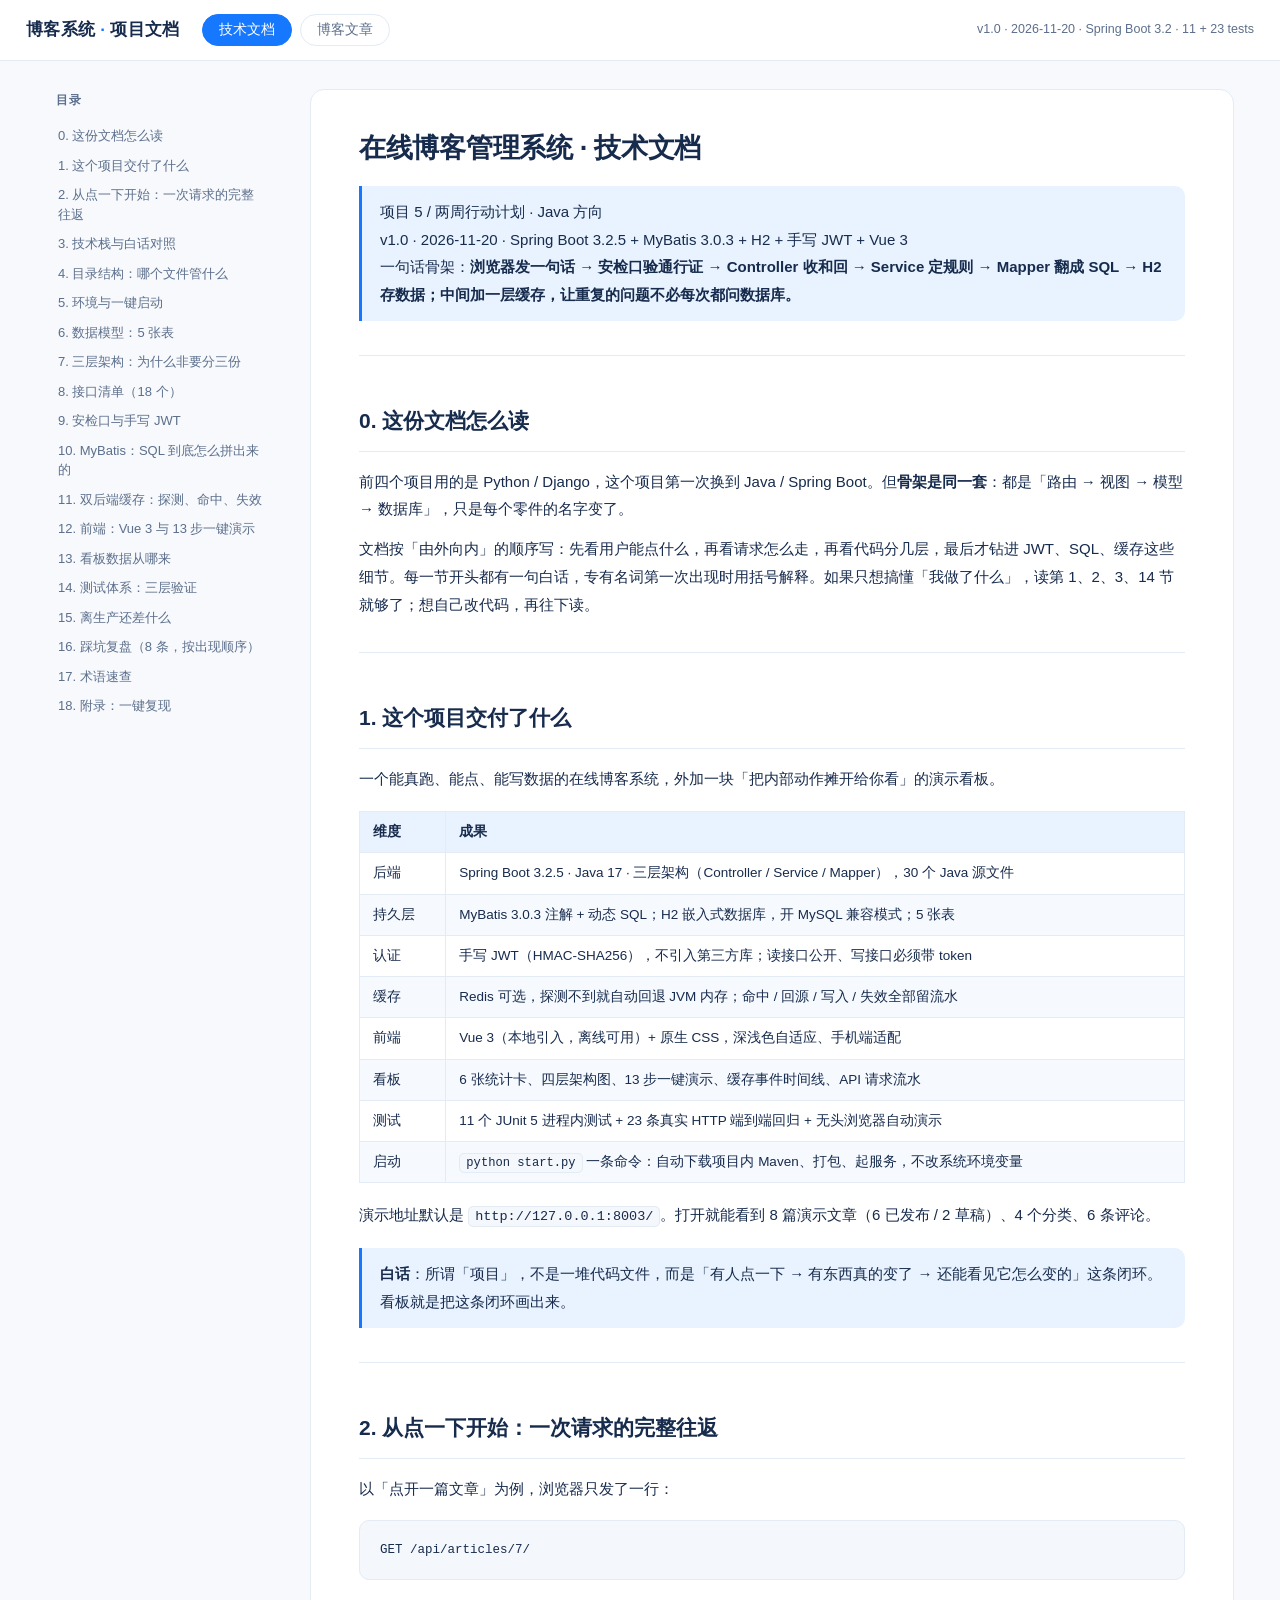
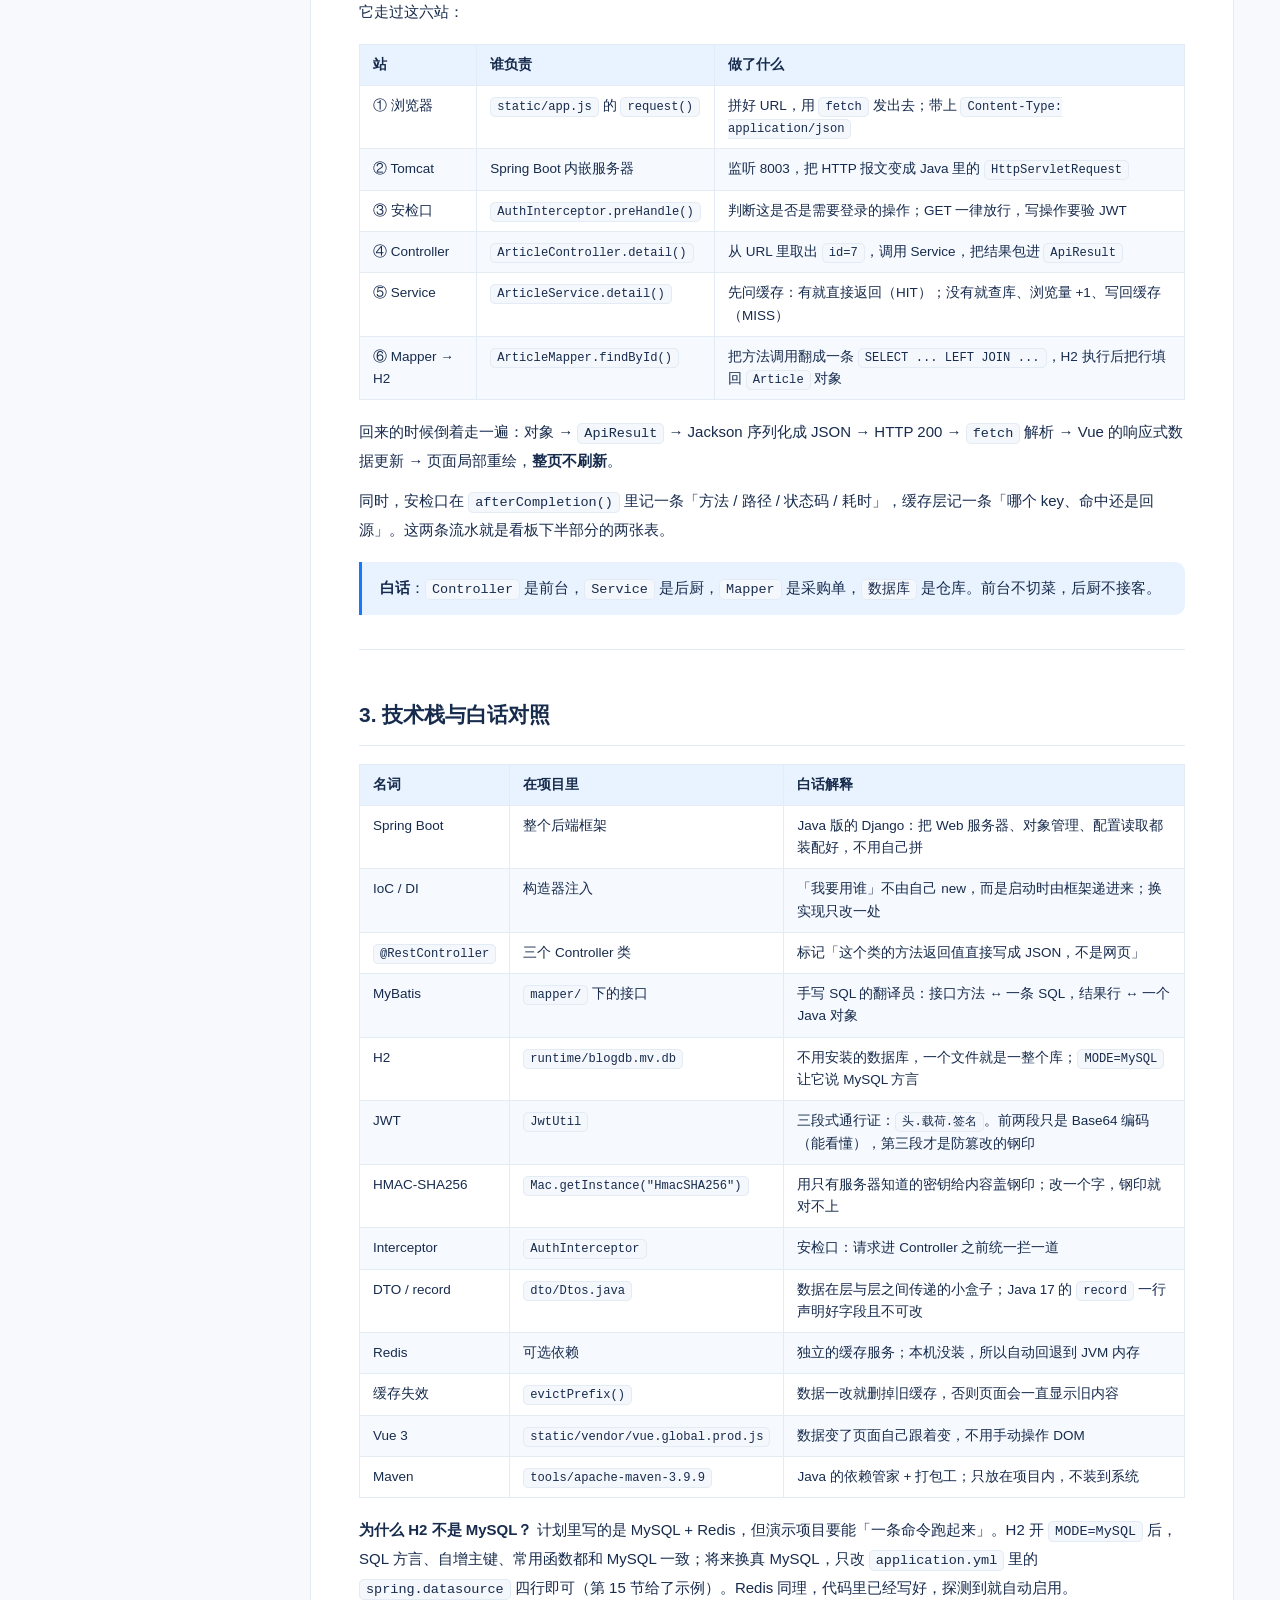
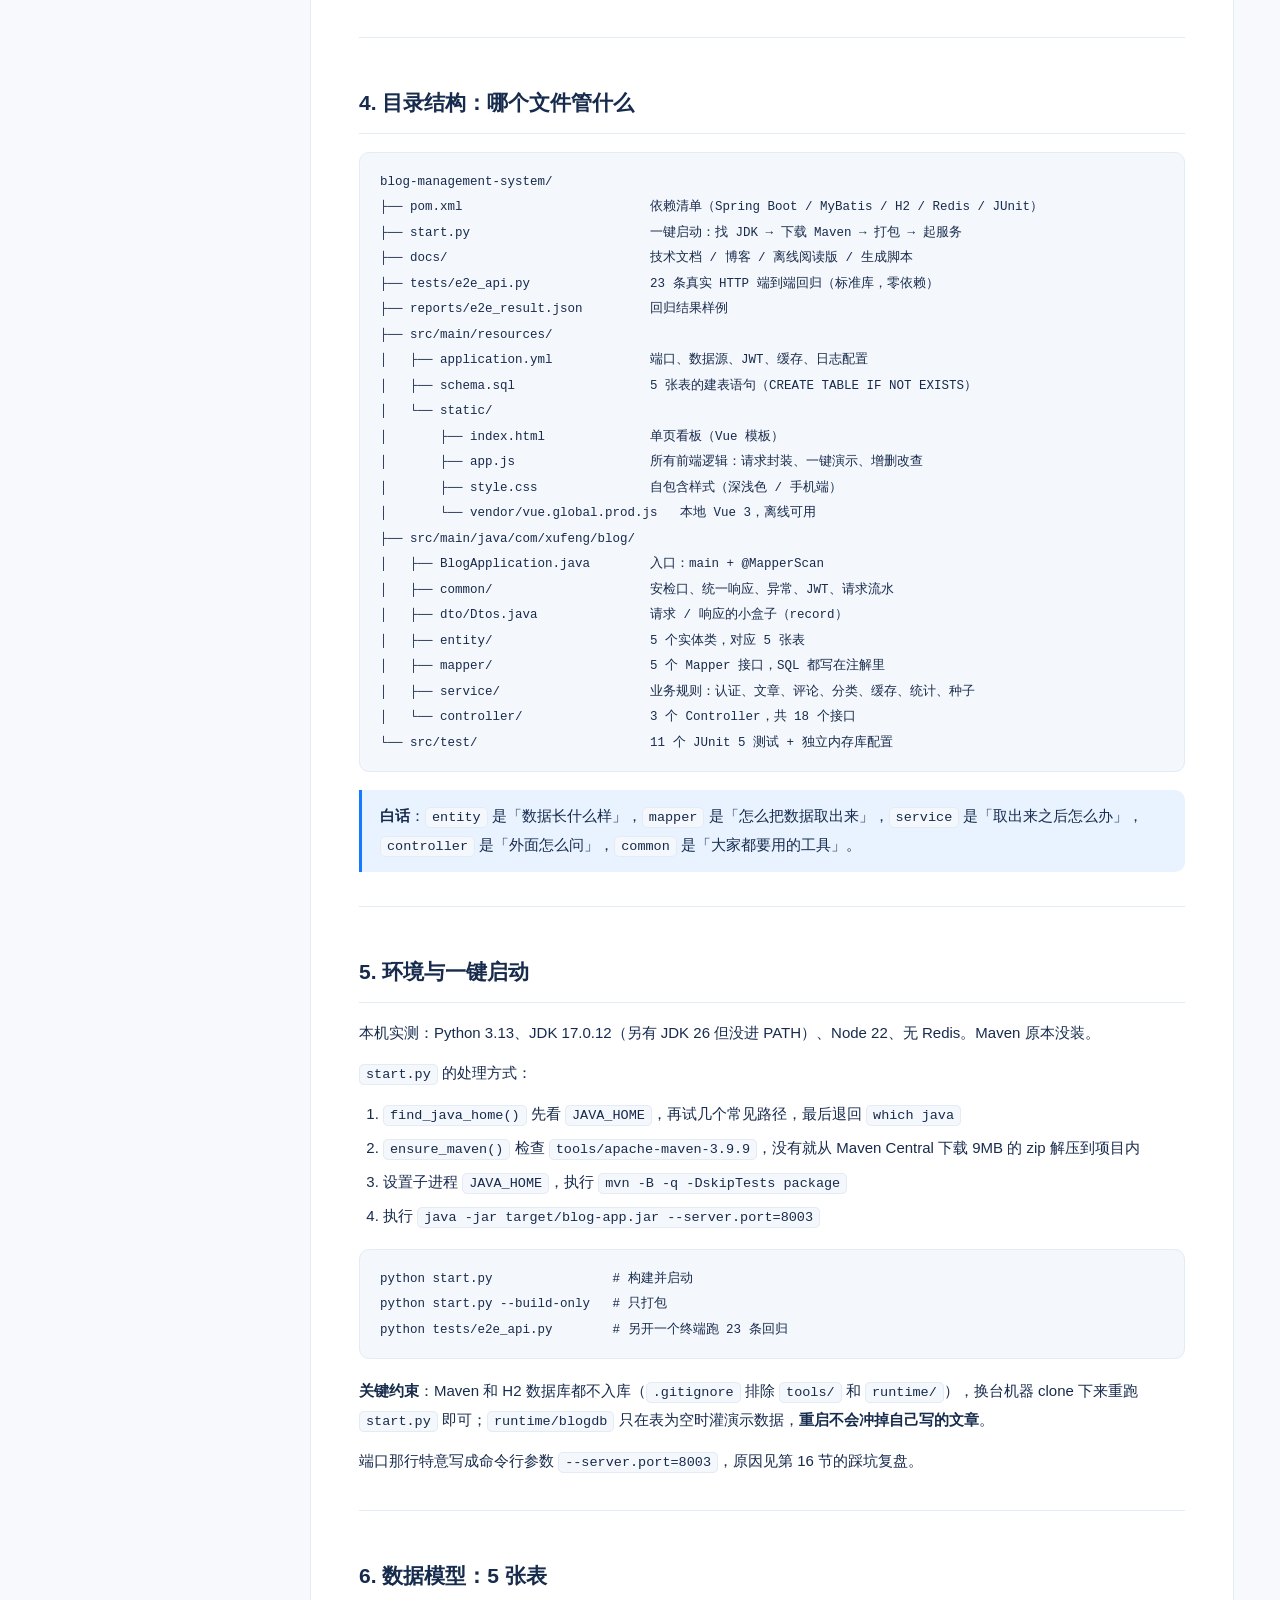
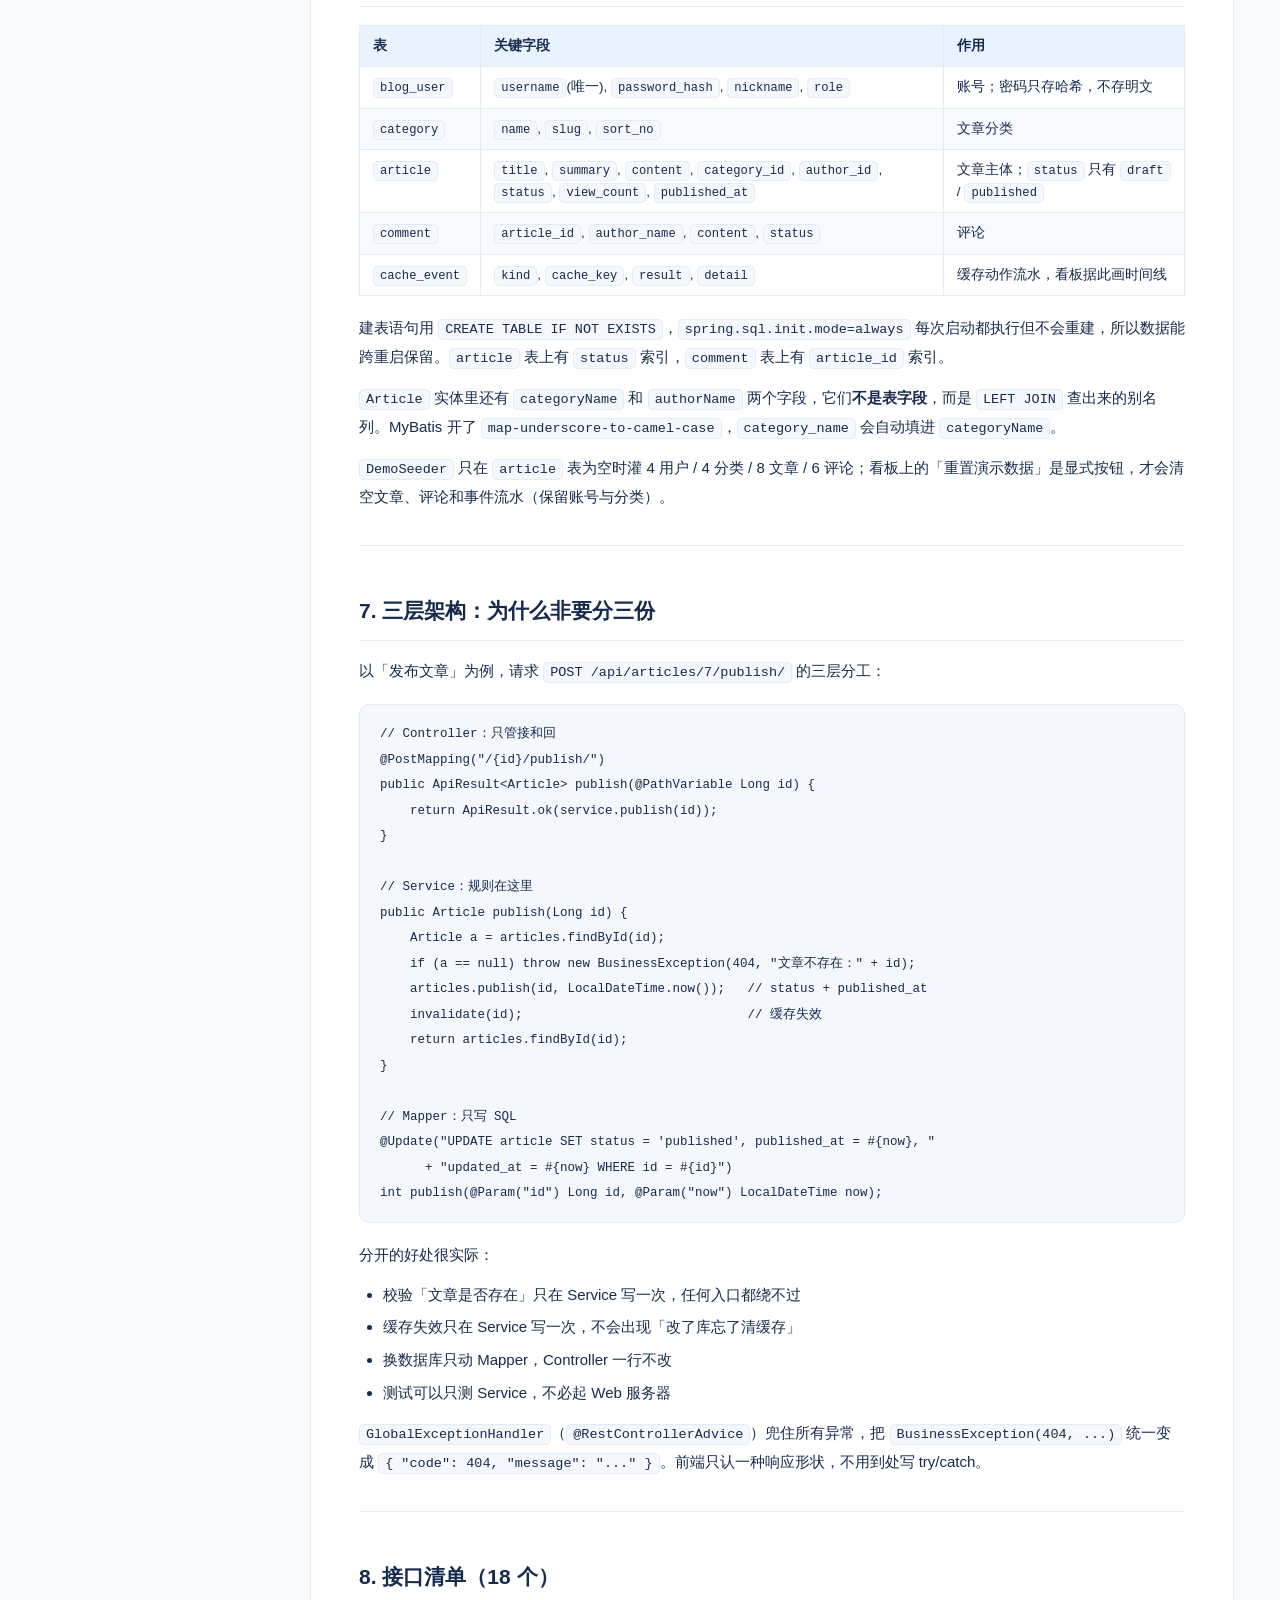
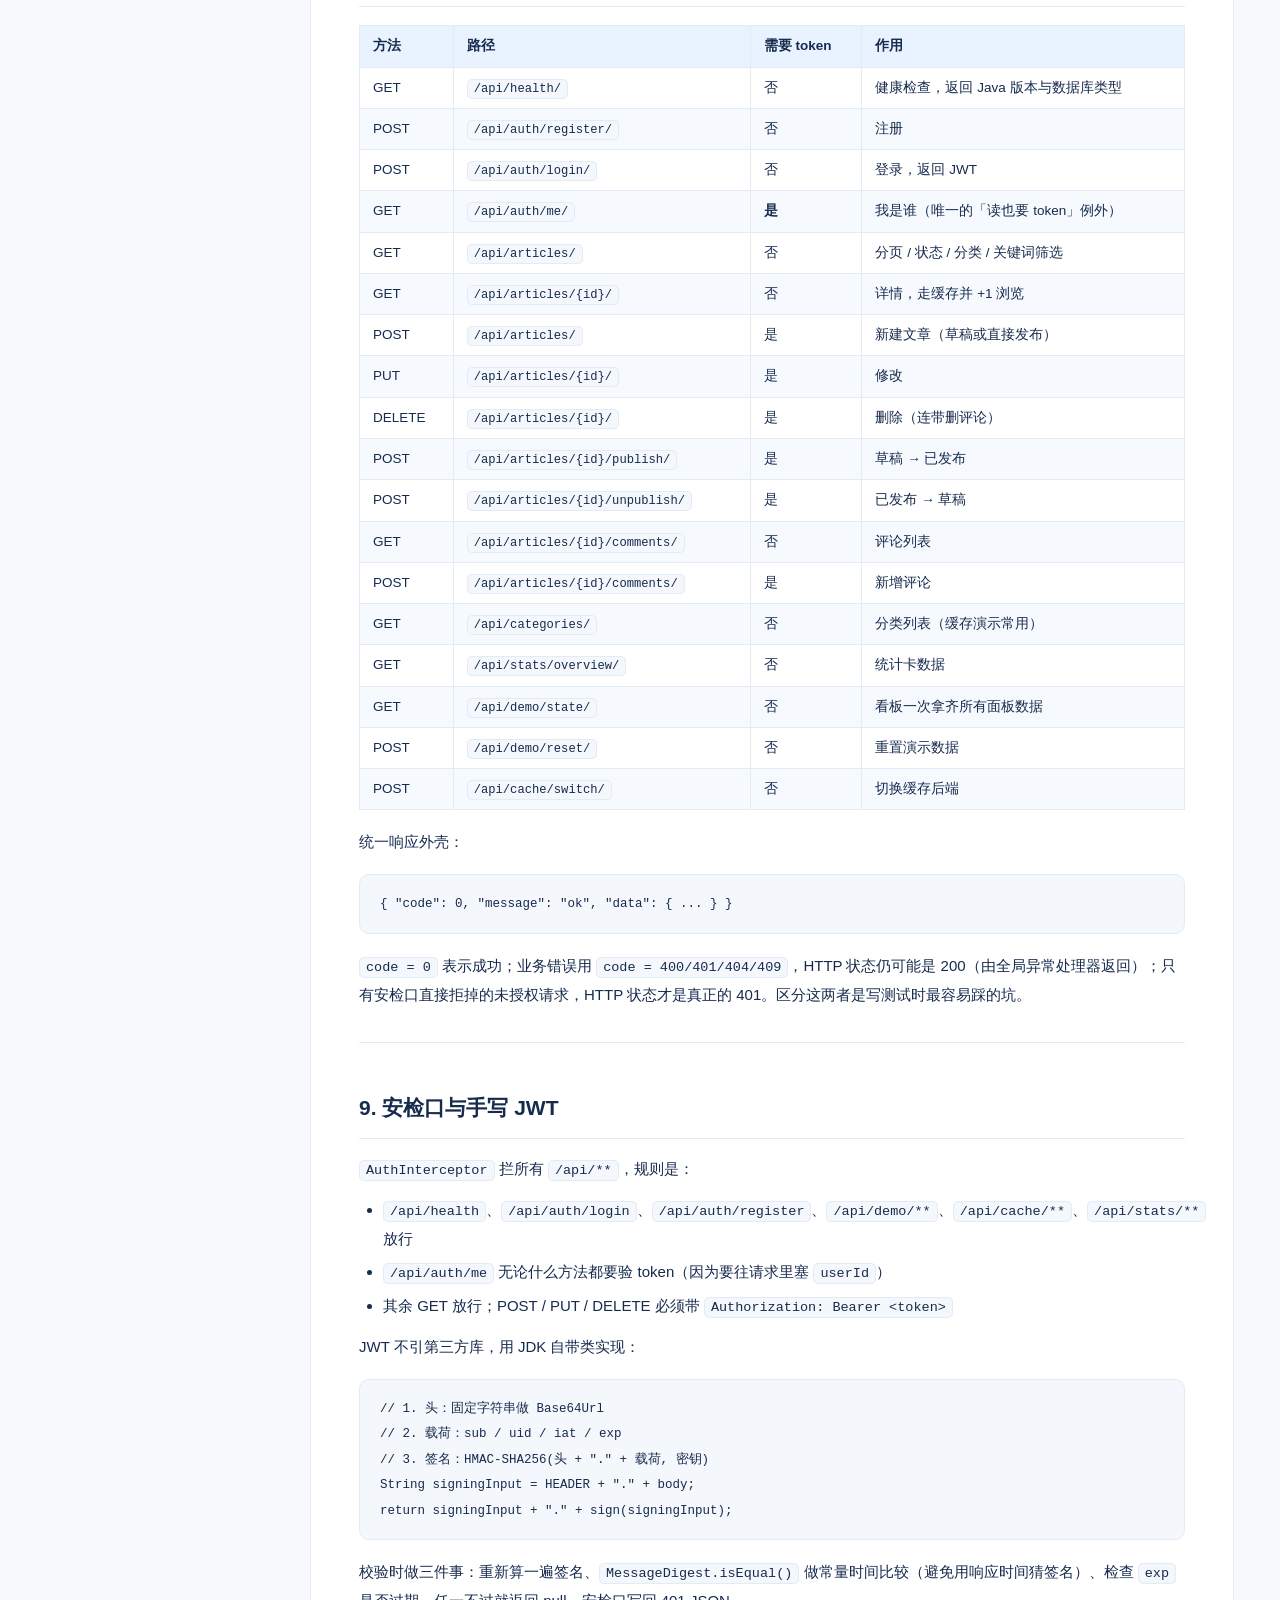
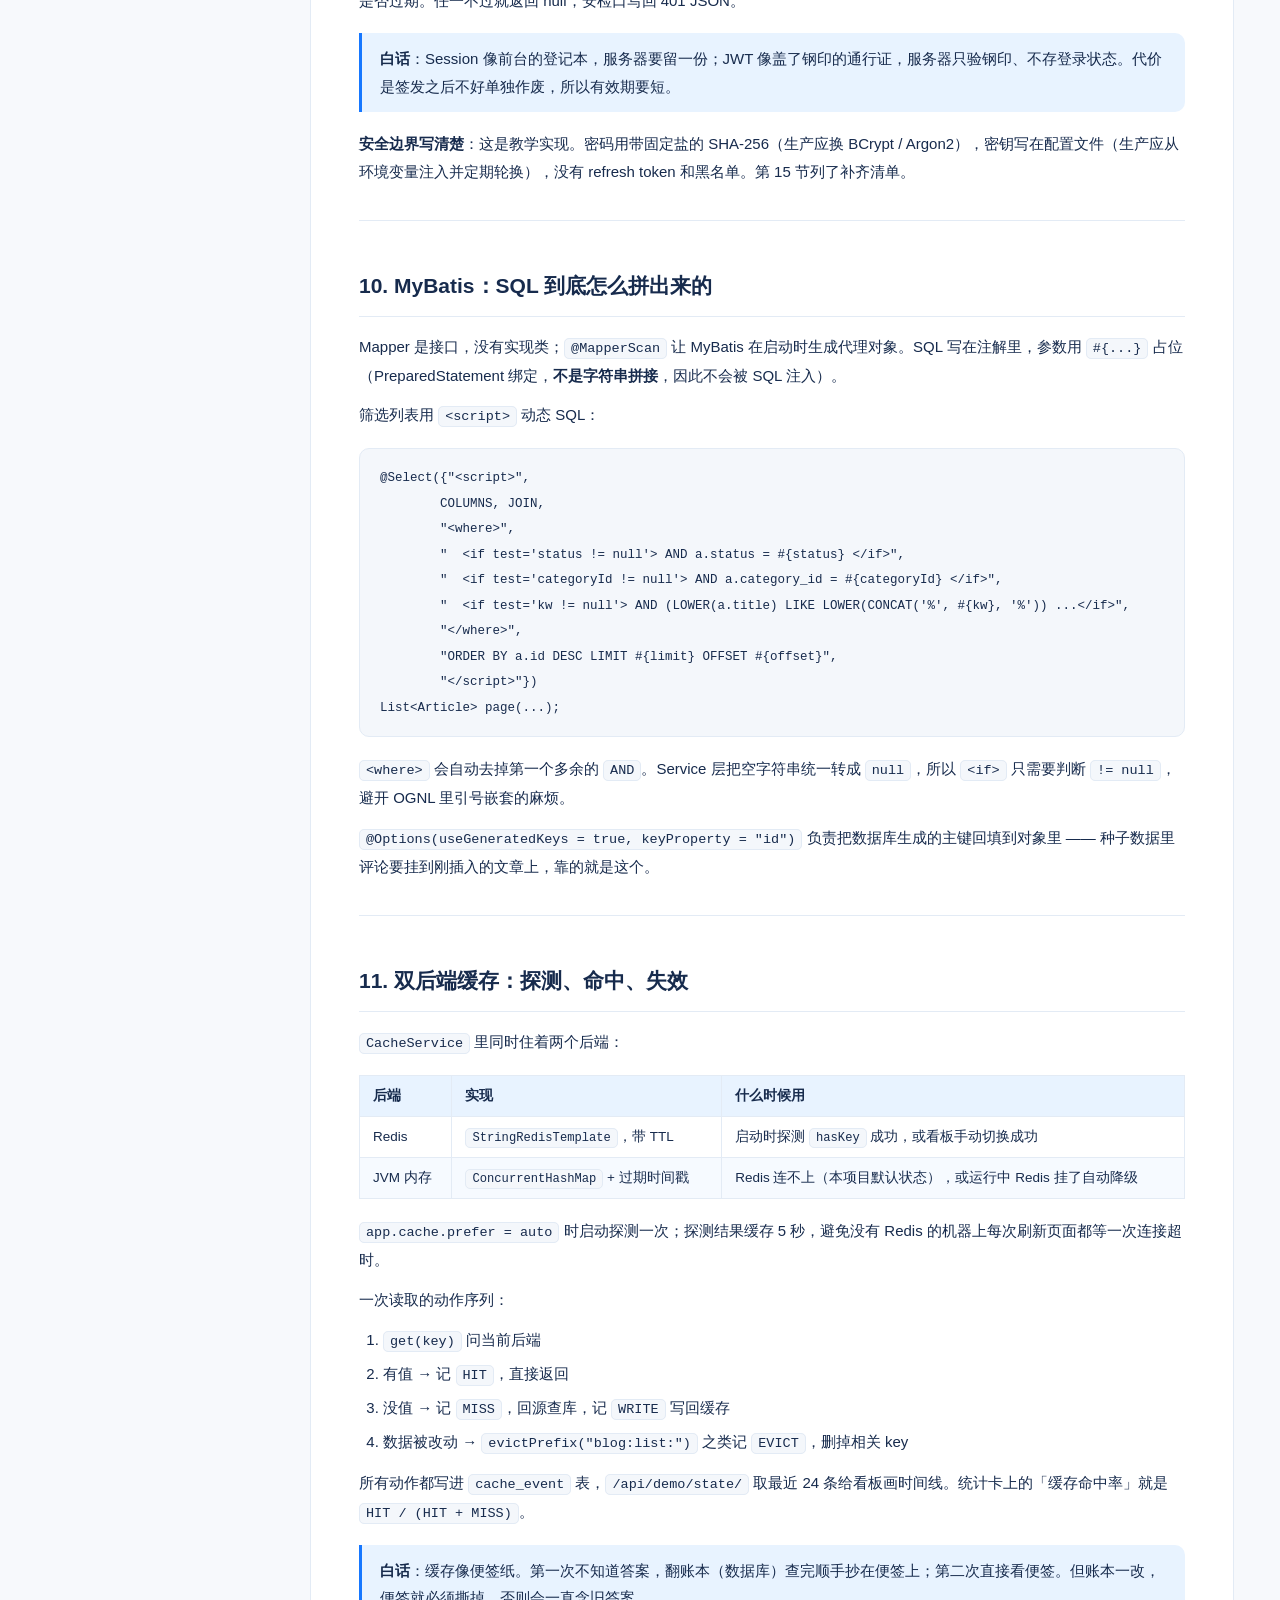
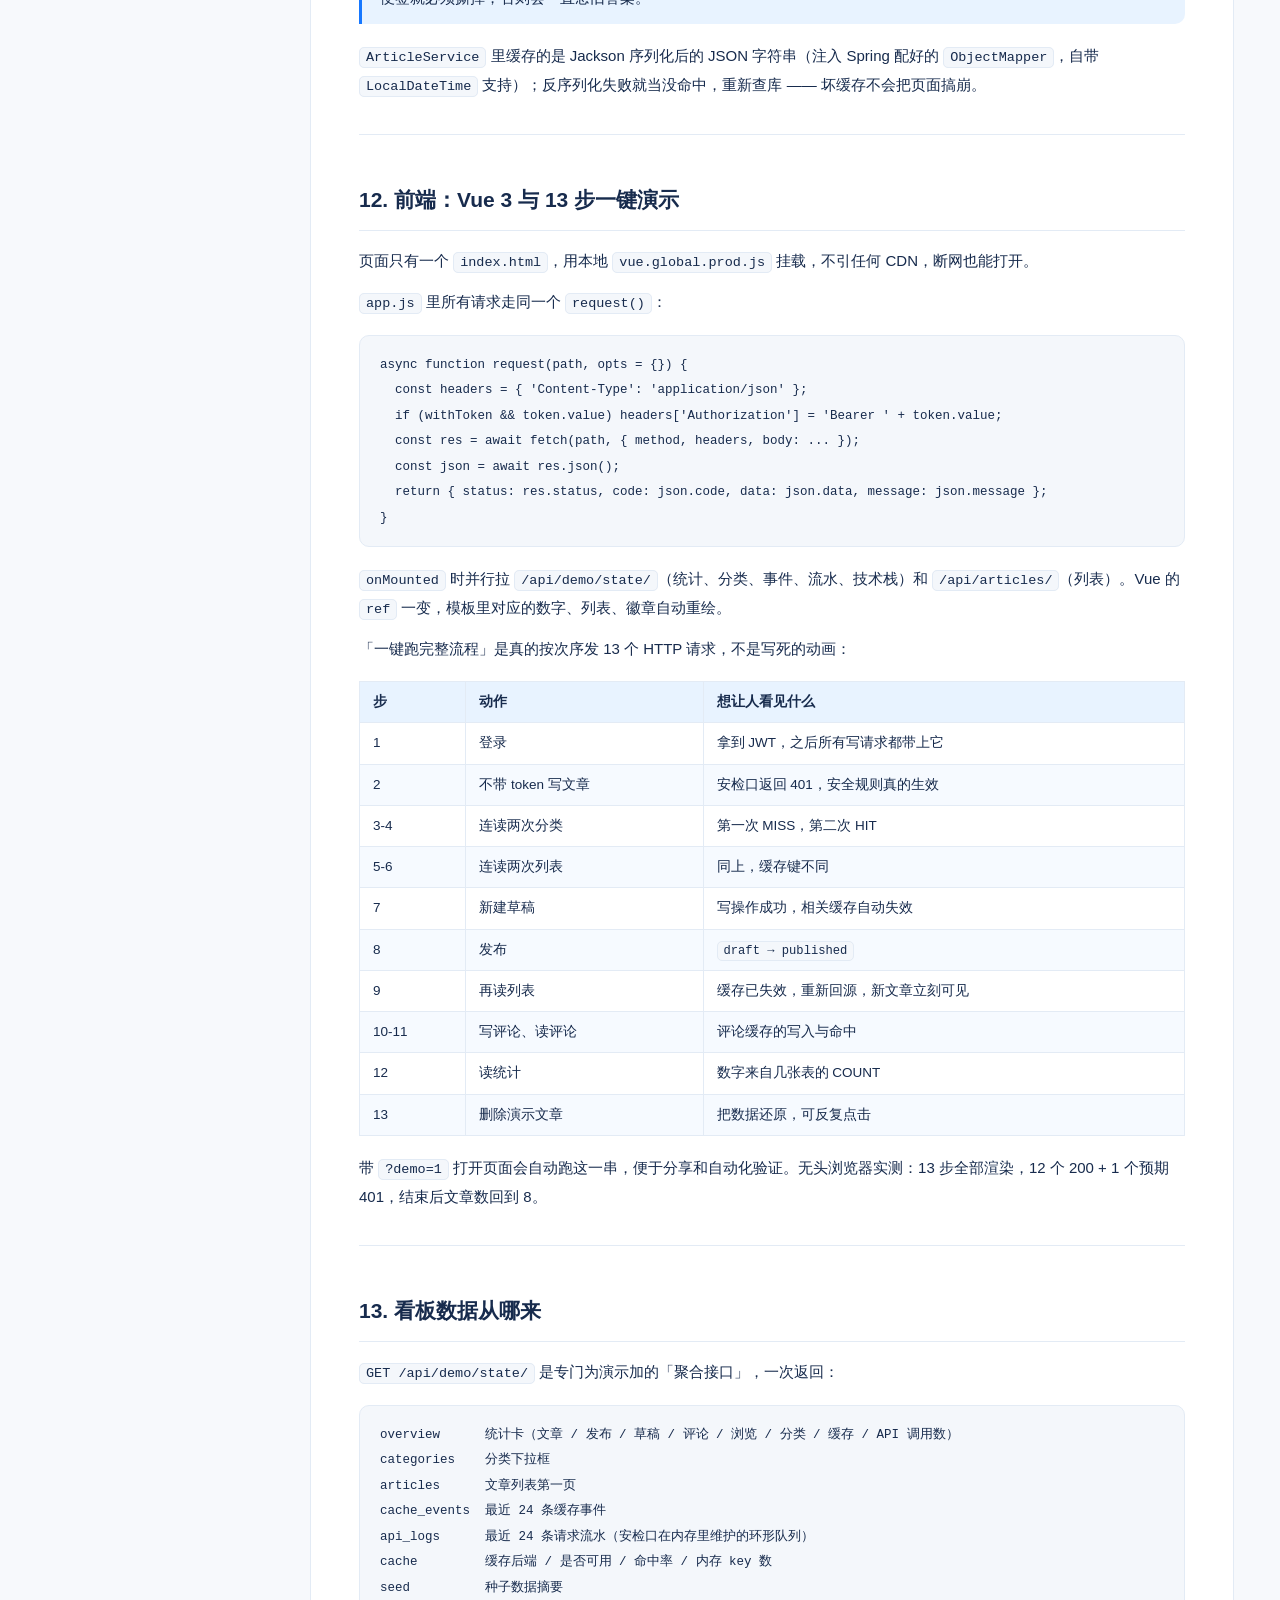
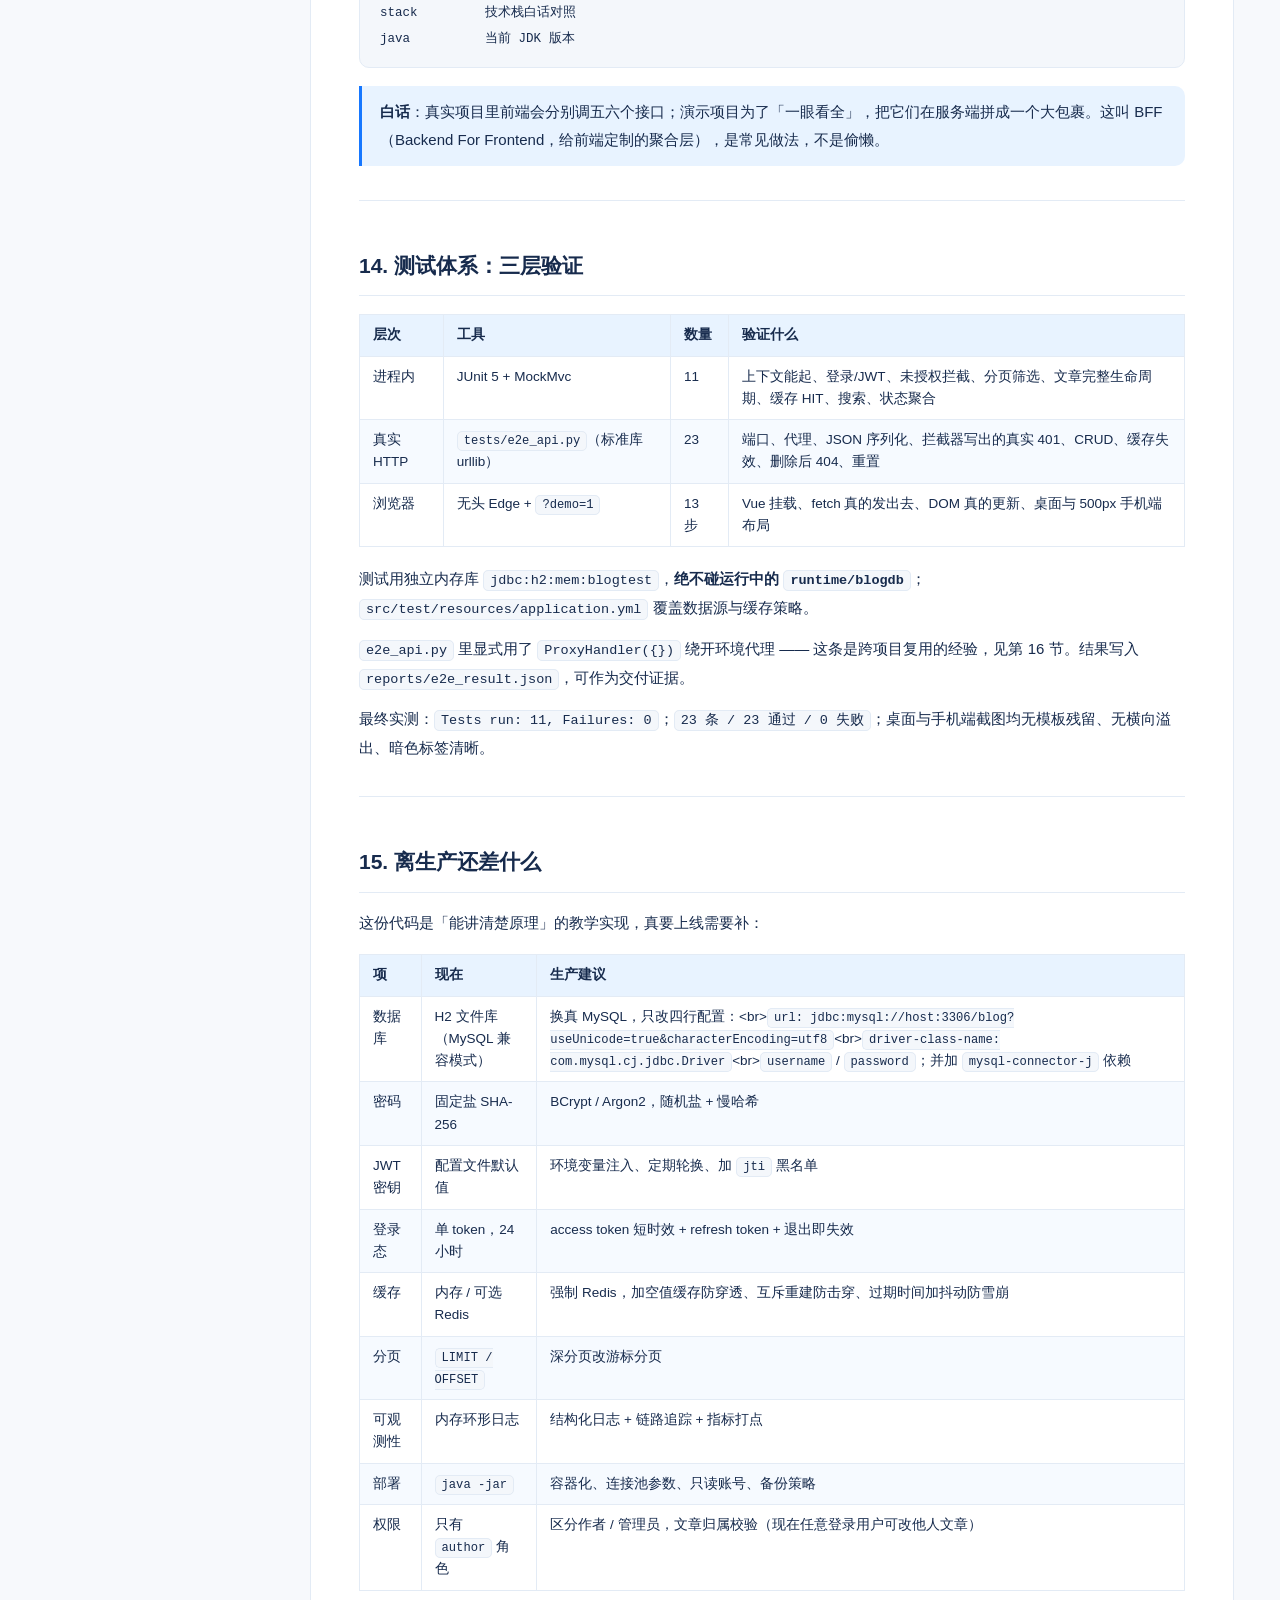
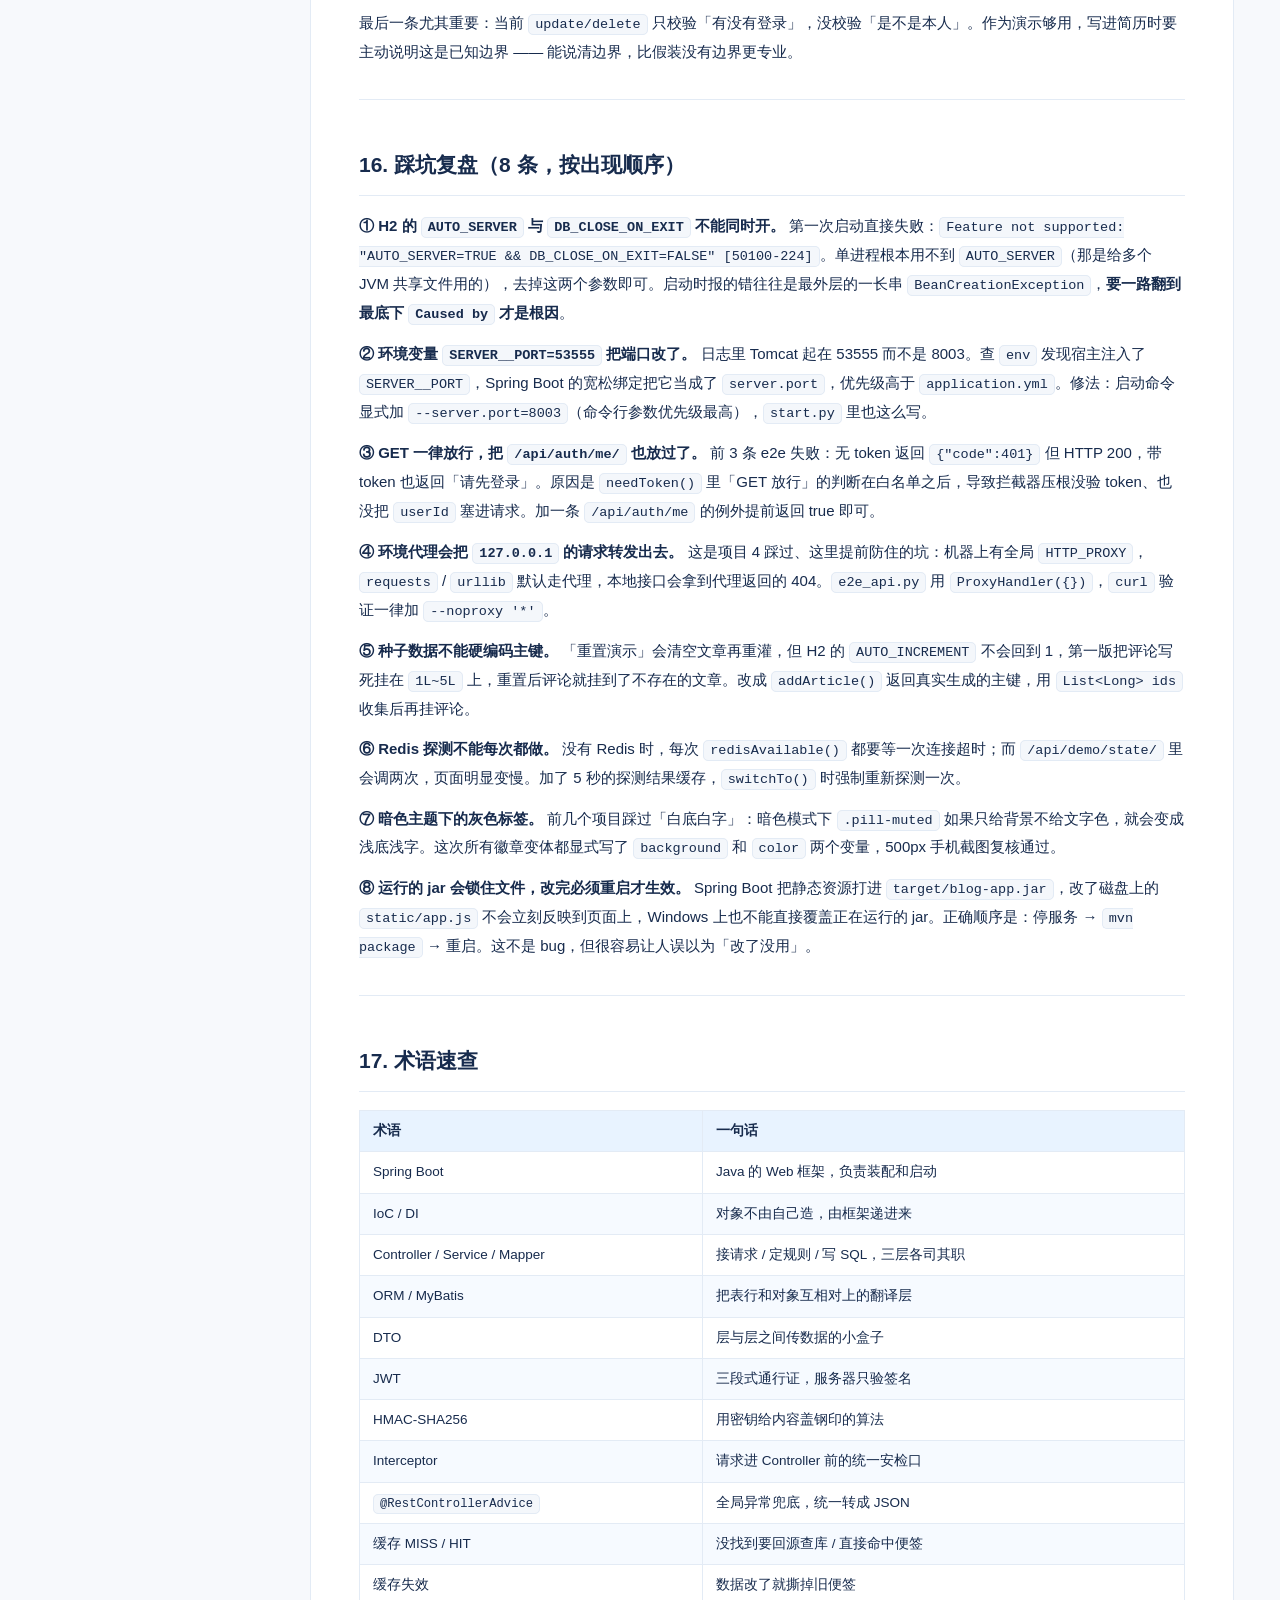
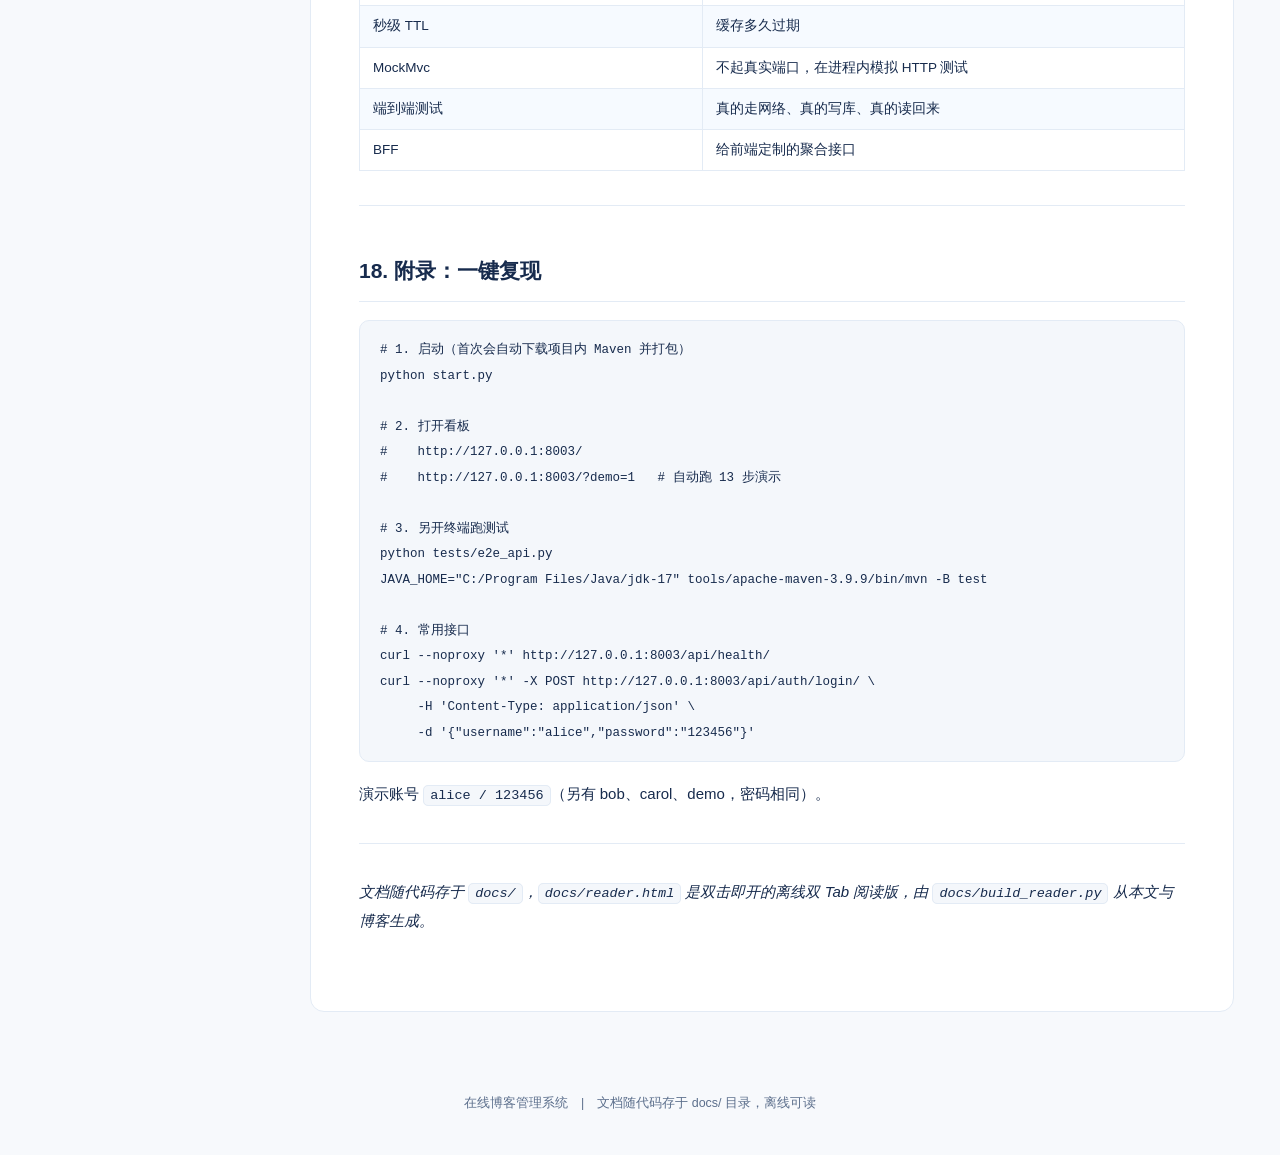
==== docs/reader.html @ 590b4b53 "feat: 在线博客管理系统完整落地——SpringBoot3.2+MyBatis+H2(MySQL兼容)+手写JWT+Vue3零构建；三层架构(Controller/Service/Mapper)与" ====
<!DOCTYPE html>
<html lang="zh-CN">
<head>
<meta charset="utf-8">
<meta name="viewport" content="width=device-width, initial-scale=1">
<title>在线博客管理系统 · 技术文档与博客</title>
<style>
  :root {
    --bg: #f7f9fc; --surface: #ffffff; --ink: #172b4d; --muted: #5c6f8c;
    --line: #e3ebf5; --brand: #1677ff; --brand-soft: #e8f3ff; --code-bg: #f4f7fb;
    --radius: 14px; --sans: -apple-system, BlinkMacSystemFont, "Segoe UI", "PingFang SC",
      "Microsoft YaHei", "Hiragino Sans GB", "Source Han Sans SC", sans-serif;
    --mono: "SFMono-Regular", Consolas, "Liberation Mono", Menlo, monospace;
  }
  @media (prefers-color-scheme: dark) {
    :root {
      --bg: #12161d; --surface: #1a2029; --ink: #e6edf6; --muted: #9fb0c6;
      --line: #2c3542; --brand: #6aa8ff; --brand-soft: #1c2c42; --code-bg: #141a22;
    }
  }
  * { box-sizing: border-box; }
  body { margin: 0; background: var(--bg); color: var(--ink); font-family: var(--sans);
    font-size: 15px; line-height: 1.85; }
  a { color: var(--brand); text-decoration: none; }
  a:hover { text-decoration: underline; }
  .topbar { position: sticky; top: 0; z-index: 20; background: var(--surface);
    border-bottom: 1px solid var(--line); padding: 14px 26px; display: flex;
    align-items: center; gap: 22px; flex-wrap: wrap; }
  .brand { font-size: 17px; font-weight: 700; letter-spacing: .3px; white-space: nowrap; }
  .brand span { color: var(--brand); }
  .tabs { display: flex; gap: 8px; }
  .tab { border: 1px solid var(--line); background: transparent; color: var(--muted);
    padding: 6px 16px; border-radius: 999px; cursor: pointer; font-size: 13.5px;
    font-family: inherit; transition: .18s ease; }
  .tab:hover { border-color: var(--brand); color: var(--brand); }
  .tab.active { background: var(--brand); border-color: var(--brand); color: #fff; }
  .meta { margin-left: auto; color: var(--muted); font-size: 12.5px; white-space: nowrap; }
  .layout { display: flex; gap: 28px; max-width: 1240px; margin: 0 auto; padding: 28px 26px 80px; }
  .toc { width: 236px; flex: none; position: sticky; top: 78px; align-self: flex-start;
    max-height: calc(100vh - 110px); overflow-y: auto; padding-right: 8px; }
  .toc-title { font-size: 12px; color: var(--muted); letter-spacing: 1.2px;
    text-transform: uppercase; margin: 0 0 10px 10px; font-weight: 700; }
  .toc-link { display: block; padding: 5px 10px; border-radius: 8px; color: var(--muted);
    font-size: 13px; line-height: 1.5; border-left: 2px solid transparent; }
  .toc-link:hover { background: var(--brand-soft); color: var(--brand); text-decoration: none; }
  .toc-link.active { color: var(--brand); border-left-color: var(--brand);
    background: var(--brand-soft); font-weight: 600; }
  .toc-group { display: none; }
  .toc-group.active { display: block; }
  main { flex: 1; min-width: 0; background: var(--surface); border: 1px solid var(--line);
    border-radius: var(--radius); padding: 40px 48px 64px; }
  article { display: none; }
  article.active { display: block; }
  h1 { font-size: 27px; line-height: 1.4; margin: 0 0 18px; letter-spacing: -.3px; }
  h2 { font-size: 21px; margin: 46px 0 16px; padding-bottom: 10px;
    border-bottom: 1px solid var(--line); scroll-margin-top: 90px; }
  .anchor { display: block; height: 0; scroll-margin-top: 90px; }
  h3 { font-size: 17px; margin: 30px 0 12px; }
  h4 { font-size: 15px; margin: 22px 0 10px; color: var(--muted); }
  p { margin: 12px 0; }
  strong { color: var(--ink); font-weight: 700; }
  ul, ol { padding-left: 24px; margin: 12px 0; }
  li { margin: 5px 0; }
  hr { border: none; border-top: 1px solid var(--line); margin: 34px 0; }
  blockquote { margin: 18px 0; padding: 12px 18px; background: var(--brand-soft);
    border-left: 3px solid var(--brand); border-radius: 0 10px 10px 0; color: var(--ink); }
  blockquote p { margin: 0; }
  code { font-family: var(--mono); font-size: .9em; background: var(--code-bg);
    padding: 2px 6px; border-radius: 5px; border: 1px solid var(--line); }
  pre { background: var(--code-bg); border: 1px solid var(--line); border-radius: 10px;
    padding: 16px 20px; overflow-x: auto; margin: 18px 0; line-height: 1.7; }
  pre code { background: none; border: none; padding: 0; font-size: 12.5px; }
  .table-wrap { overflow-x: auto; margin: 18px 0; }
  table { border-collapse: collapse; width: 100%; font-size: 13.5px; }
  th, td { border: 1px solid var(--line); padding: 9px 13px; text-align: left;
    vertical-align: top; line-height: 1.65; }
  th { background: var(--brand-soft); font-weight: 700; white-space: nowrap; }
  tbody tr:nth-child(even) { background: rgba(22, 119, 255, .035); }
  .foot { text-align: center; color: var(--muted); font-size: 12.5px; padding: 0 26px 40px; }
  @media (max-width: 900px) {
    .layout { flex-direction: column; padding: 18px 14px 60px; gap: 14px; }
    .toc { position: static; width: 100%; max-height: 190px; border: 1px solid var(--line);
      border-radius: 10px; background: var(--surface); padding: 12px; }
    main { padding: 24px 20px 44px; }
    h1 { font-size: 22px; } h2 { font-size: 19px; }
    .meta { display: none; }
  }
</style>
</head>
<body>
<div class="topbar">
  <div class="brand">博客系统 <span>·</span> 项目文档</div>
  <div class="tabs">
    <button class="tab active" data-doc="tech">技术文档</button>
    <button class="tab" data-doc="blog">博客文章</button>
  </div>
  <div class="meta">v1.0 · 2026-11-20 · Spring Boot 3.2 · 11 + 23 tests</div>
</div>
<div class="layout">
  <aside class="toc">
    <div class="toc-title">目录</div>
    <div class="toc-group active" data-group="tech"><a class="toc-link" href="#sec-1" data-target="sec-1">0. 这份文档怎么读</a>
<a class="toc-link" href="#sec-2" data-target="sec-2">1. 这个项目交付了什么</a>
<a class="toc-link" href="#sec-3" data-target="sec-3">2. 从点一下开始：一次请求的完整往返</a>
<a class="toc-link" href="#sec-4" data-target="sec-4">3. 技术栈与白话对照</a>
<a class="toc-link" href="#sec-5" data-target="sec-5">4. 目录结构：哪个文件管什么</a>
<a class="toc-link" href="#sec-6" data-target="sec-6">5. 环境与一键启动</a>
<a class="toc-link" href="#sec-7" data-target="sec-7">6. 数据模型：5 张表</a>
<a class="toc-link" href="#sec-8" data-target="sec-8">7. 三层架构：为什么非要分三份</a>
<a class="toc-link" href="#sec-9" data-target="sec-9">8. 接口清单（18 个）</a>
<a class="toc-link" href="#sec-10" data-target="sec-10">9. 安检口与手写 JWT</a>
<a class="toc-link" href="#sec-11" data-target="sec-11">10. MyBatis：SQL 到底怎么拼出来的</a>
<a class="toc-link" href="#sec-12" data-target="sec-12">11. 双后端缓存：探测、命中、失效</a>
<a class="toc-link" href="#sec-13" data-target="sec-13">12. 前端：Vue 3 与 13 步一键演示</a>
<a class="toc-link" href="#sec-14" data-target="sec-14">13. 看板数据从哪来</a>
<a class="toc-link" href="#sec-15" data-target="sec-15">14. 测试体系：三层验证</a>
<a class="toc-link" href="#sec-16" data-target="sec-16">15. 离生产还差什么</a>
<a class="toc-link" href="#sec-17" data-target="sec-17">16. 踩坑复盘（8 条，按出现顺序）</a>
<a class="toc-link" href="#sec-18" data-target="sec-18">17. 术语速查</a>
<a class="toc-link" href="#sec-19" data-target="sec-19">18. 附录：一键复现</a></div>
    <div class="toc-group" data-group="blog"><a class="toc-link" href="#sec-1" data-target="sec-1">一、第一关居然是「跑起来」</a>
<a class="toc-link" href="#sec-2" data-target="sec-2">二、把 Django 的零件换成 Java 的名字</a>
<a class="toc-link" href="#sec-3" data-target="sec-3">三、JWT：手搓一遍才真的懂</a>
<a class="toc-link" href="#sec-4" data-target="sec-4">四、缓存不是一个 Map 那么简单</a>
<a class="toc-link" href="#sec-5" data-target="sec-5">五、把内部动作摊开给人看</a>
<a class="toc-link" href="#sec-6" data-target="sec-6">六、三层测试，各管一段</a>
<a class="toc-link" href="#sec-7" data-target="sec-7">七、写在最后</a></div>
  </aside>
  <main>
    <article id="doc-tech" class="active"><h1>在线博客管理系统 · 技术文档</h1>
<blockquote>项目 5 / 两周行动计划 · Java 方向<br>v1.0 · 2026-11-20 · Spring Boot 3.2.5 + MyBatis 3.0.3 + H2 + 手写 JWT + Vue 3<br>一句话骨架：<strong>浏览器发一句话 → 安检口验通行证 → Controller 收和回 → Service 定规则 → Mapper 翻成 SQL → H2 存数据；中间加一层缓存，让重复的问题不必每次都问数据库。</strong></blockquote>
<hr>
<span class="anchor" id="0-这份文档怎么读"></span>
<h2 id="sec-1">0. 这份文档怎么读</h2>
<p>前四个项目用的是 Python / Django，这个项目第一次换到 Java / Spring Boot。但<strong>骨架是同一套</strong>：都是「路由 → 视图 → 模型 → 数据库」，只是每个零件的名字变了。</p>
<p>文档按「由外向内」的顺序写：先看用户能点什么，再看请求怎么走，再看代码分几层，最后才钻进 JWT、SQL、缓存这些细节。每一节开头都有一句白话，专有名词第一次出现时用括号解释。如果只想搞懂「我做了什么」，读第 1、2、3、14 节就够了；想自己改代码，再往下读。</p>
<hr>
<span class="anchor" id="1-这个项目交付了什么"></span>
<h2 id="sec-2">1. 这个项目交付了什么</h2>
<p>一个能真跑、能点、能写数据的在线博客系统，外加一块「把内部动作摊开给你看」的演示看板。</p>
<div class="table-wrap"><table><thead><tr><th>维度</th><th>成果</th></tr></thead><tbody><tr><td>后端</td><td>Spring Boot 3.2.5 · Java 17 · 三层架构（Controller / Service / Mapper），30 个 Java 源文件</td></tr><tr><td>持久层</td><td>MyBatis 3.0.3 注解 + 动态 SQL；H2 嵌入式数据库，开 MySQL 兼容模式；5 张表</td></tr><tr><td>认证</td><td>手写 JWT（HMAC-SHA256），不引入第三方库；读接口公开、写接口必须带 token</td></tr><tr><td>缓存</td><td>Redis 可选，探测不到就自动回退 JVM 内存；命中 / 回源 / 写入 / 失效全部留流水</td></tr><tr><td>前端</td><td>Vue 3（本地引入，离线可用）+ 原生 CSS，深浅色自适应、手机端适配</td></tr><tr><td>看板</td><td>6 张统计卡、四层架构图、13 步一键演示、缓存事件时间线、API 请求流水</td></tr><tr><td>测试</td><td>11 个 JUnit 5 进程内测试 + 23 条真实 HTTP 端到端回归 + 无头浏览器自动演示</td></tr><tr><td>启动</td><td><code>python start.py</code> 一条命令：自动下载项目内 Maven、打包、起服务，不改系统环境变量</td></tr></tbody></table></div>
<p>演示地址默认是 <code>http://127.0.0.1:8003/</code>。打开就能看到 8 篇演示文章（6 已发布 / 2 草稿）、4 个分类、6 条评论。</p>
<blockquote><strong>白话</strong>：所谓「项目」，不是一堆代码文件，而是「有人点一下 → 有东西真的变了 → 还能看见它怎么变的」这条闭环。看板就是把这条闭环画出来。</blockquote>
<hr>
<span class="anchor" id="2-从点一下开始一次请求的完整往返"></span>
<h2 id="sec-3">2. 从点一下开始：一次请求的完整往返</h2>
<p>以「点开一篇文章」为例，浏览器只发了一行：</p>
<pre><code>GET /api/articles/7/</code></pre>
<p>它走过这六站：</p>
<div class="table-wrap"><table><thead><tr><th>站</th><th>谁负责</th><th>做了什么</th></tr></thead><tbody><tr><td>① 浏览器</td><td><code>static/app.js</code> 的 <code>request()</code></td><td>拼好 URL，用 <code>fetch</code> 发出去；带上 <code>Content-Type: application/json</code></td></tr><tr><td>② Tomcat</td><td>Spring Boot 内嵌服务器</td><td>监听 8003，把 HTTP 报文变成 Java 里的 <code>HttpServletRequest</code></td></tr><tr><td>③ 安检口</td><td><code>AuthInterceptor.preHandle()</code></td><td>判断这是否是需要登录的操作；GET 一律放行，写操作要验 JWT</td></tr><tr><td>④ Controller</td><td><code>ArticleController.detail()</code></td><td>从 URL 里取出 <code>id=7</code>，调用 Service，把结果包进 <code>ApiResult</code></td></tr><tr><td>⑤ Service</td><td><code>ArticleService.detail()</code></td><td>先问缓存：有就直接返回（HIT）；没有就查库、浏览量 +1、写回缓存（MISS）</td></tr><tr><td>⑥ Mapper → H2</td><td><code>ArticleMapper.findById()</code></td><td>把方法调用翻成一条 <code>SELECT ... LEFT JOIN ...</code>，H2 执行后把行填回 <code>Article</code> 对象</td></tr></tbody></table></div>
<p>回来的时候倒着走一遍：对象 → <code>ApiResult</code> → Jackson 序列化成 JSON → HTTP 200 → <code>fetch</code> 解析 → Vue 的响应式数据更新 → 页面局部重绘，<strong>整页不刷新</strong>。</p>
<p>同时，安检口在 <code>afterCompletion()</code> 里记一条「方法 / 路径 / 状态码 / 耗时」，缓存层记一条「哪个 key、命中还是回源」。这两条流水就是看板下半部分的两张表。</p>
<blockquote><strong>白话</strong>：<code>Controller</code> 是前台，<code>Service</code> 是后厨，<code>Mapper</code> 是采购单，<code>数据库</code> 是仓库。前台不切菜，后厨不接客。</blockquote>
<hr>
<span class="anchor" id="3-技术栈与白话对照"></span>
<h2 id="sec-4">3. 技术栈与白话对照</h2>
<div class="table-wrap"><table><thead><tr><th>名词</th><th>在项目里</th><th>白话解释</th></tr></thead><tbody><tr><td>Spring Boot</td><td>整个后端框架</td><td>Java 版的 Django：把 Web 服务器、对象管理、配置读取都装配好，不用自己拼</td></tr><tr><td>IoC / DI</td><td>构造器注入</td><td>「我要用谁」不由自己 new，而是启动时由框架递进来；换实现只改一处</td></tr><tr><td><code>@RestController</code></td><td>三个 Controller 类</td><td>标记「这个类的方法返回值直接写成 JSON，不是网页」</td></tr><tr><td>MyBatis</td><td><code>mapper/</code> 下的接口</td><td>手写 SQL 的翻译员：接口方法 ↔ 一条 SQL，结果行 ↔ 一个 Java 对象</td></tr><tr><td>H2</td><td><code>runtime/blogdb.mv.db</code></td><td>不用安装的数据库，一个文件就是一整个库；<code>MODE=MySQL</code> 让它说 MySQL 方言</td></tr><tr><td>JWT</td><td><code>JwtUtil</code></td><td>三段式通行证：<code>头.载荷.签名</code>。前两段只是 Base64 编码（能看懂），第三段才是防篡改的钢印</td></tr><tr><td>HMAC-SHA256</td><td><code>Mac.getInstance("HmacSHA256")</code></td><td>用只有服务器知道的密钥给内容盖钢印；改一个字，钢印就对不上</td></tr><tr><td>Interceptor</td><td><code>AuthInterceptor</code></td><td>安检口：请求进 Controller 之前统一拦一道</td></tr><tr><td>DTO / record</td><td><code>dto/Dtos.java</code></td><td>数据在层与层之间传递的小盒子；Java 17 的 <code>record</code> 一行声明好字段且不可改</td></tr><tr><td>Redis</td><td>可选依赖</td><td>独立的缓存服务；本机没装，所以自动回退到 JVM 内存</td></tr><tr><td>缓存失效</td><td><code>evictPrefix()</code></td><td>数据一改就删掉旧缓存，否则页面会一直显示旧内容</td></tr><tr><td>Vue 3</td><td><code>static/vendor/vue.global.prod.js</code></td><td>数据变了页面自己跟着变，不用手动操作 DOM</td></tr><tr><td>Maven</td><td><code>tools/apache-maven-3.9.9</code></td><td>Java 的依赖管家 + 打包工；只放在项目内，不装到系统</td></tr></tbody></table></div>
<p><strong>为什么 H2 不是 MySQL？</strong> 计划里写的是 MySQL + Redis，但演示项目要能「一条命令跑起来」。H2 开 <code>MODE=MySQL</code> 后，SQL 方言、自增主键、常用函数都和 MySQL 一致；将来换真 MySQL，只改 <code>application.yml</code> 里的 <code>spring.datasource</code> 四行即可（第 15 节给了示例）。Redis 同理，代码里已经写好，探测到就自动启用。</p>
<hr>
<span class="anchor" id="4-目录结构哪个文件管什么"></span>
<h2 id="sec-5">4. 目录结构：哪个文件管什么</h2>
<pre><code>blog-management-system/
├── pom.xml                         依赖清单（Spring Boot / MyBatis / H2 / Redis / JUnit）
├── start.py                        一键启动：找 JDK → 下载 Maven → 打包 → 起服务
├── docs/                           技术文档 / 博客 / 离线阅读版 / 生成脚本
├── tests/e2e_api.py                23 条真实 HTTP 端到端回归（标准库，零依赖）
├── reports/e2e_result.json         回归结果样例
├── src/main/resources/
│   ├── application.yml             端口、数据源、JWT、缓存、日志配置
│   ├── schema.sql                  5 张表的建表语句（CREATE TABLE IF NOT EXISTS）
│   └── static/
│       ├── index.html              单页看板（Vue 模板）
│       ├── app.js                  所有前端逻辑：请求封装、一键演示、增删改查
│       ├── style.css               自包含样式（深浅色 / 手机端）
│       └── vendor/vue.global.prod.js   本地 Vue 3，离线可用
├── src/main/java/com/xufeng/blog/
│   ├── BlogApplication.java        入口：main + @MapperScan
│   ├── common/                     安检口、统一响应、异常、JWT、请求流水
│   ├── dto/Dtos.java               请求 / 响应的小盒子（record）
│   ├── entity/                     5 个实体类，对应 5 张表
│   ├── mapper/                     5 个 Mapper 接口，SQL 都写在注解里
│   ├── service/                    业务规则：认证、文章、评论、分类、缓存、统计、种子
│   └── controller/                 3 个 Controller，共 18 个接口
└── src/test/                       11 个 JUnit 5 测试 + 独立内存库配置</code></pre>
<blockquote><strong>白话</strong>：<code>entity</code> 是「数据长什么样」，<code>mapper</code> 是「怎么把数据取出来」，<code>service</code> 是「取出来之后怎么办」，<code>controller</code> 是「外面怎么问」，<code>common</code> 是「大家都要用的工具」。</blockquote>
<hr>
<span class="anchor" id="5-环境与一键启动"></span>
<h2 id="sec-6">5. 环境与一键启动</h2>
<p>本机实测：Python 3.13、JDK 17.0.12（另有 JDK 26 但没进 PATH）、Node 22、无 Redis。Maven 原本没装。</p>
<p><code>start.py</code> 的处理方式：</p>
<ol><li><code>find_java_home()</code> 先看 <code>JAVA_HOME</code>，再试几个常见路径，最后退回 <code>which java</code></li><li><code>ensure_maven()</code> 检查 <code>tools/apache-maven-3.9.9</code>，没有就从 Maven Central 下载 9MB 的 zip 解压到项目内</li><li>设置子进程 <code>JAVA_HOME</code>，执行 <code>mvn -B -q -DskipTests package</code></li><li>执行 <code>java -jar target/blog-app.jar --server.port=8003</code></li></ol>
<pre><code>python start.py                # 构建并启动
python start.py --build-only   # 只打包
python tests/e2e_api.py        # 另开一个终端跑 23 条回归</code></pre>
<p><strong>关键约束</strong>：Maven 和 H2 数据库都不入库（<code>.gitignore</code> 排除 <code>tools/</code> 和 <code>runtime/</code>），换台机器 clone 下来重跑 <code>start.py</code> 即可；<code>runtime/blogdb</code> 只在表为空时灌演示数据，<strong>重启不会冲掉自己写的文章</strong>。</p>
<p>端口那行特意写成命令行参数 <code>--server.port=8003</code>，原因见第 16 节的踩坑复盘。</p>
<hr>
<span class="anchor" id="6-数据模型5-张表"></span>
<h2 id="sec-7">6. 数据模型：5 张表</h2>
<div class="table-wrap"><table><thead><tr><th>表</th><th>关键字段</th><th>作用</th></tr></thead><tbody><tr><td><code>blog_user</code></td><td><code>username</code>(唯一), <code>password_hash</code>, <code>nickname</code>, <code>role</code></td><td>账号；密码只存哈希，不存明文</td></tr><tr><td><code>category</code></td><td><code>name</code>, <code>slug</code>, <code>sort_no</code></td><td>文章分类</td></tr><tr><td><code>article</code></td><td><code>title</code>, <code>summary</code>, <code>content</code>, <code>category_id</code>, <code>author_id</code>, <code>status</code>, <code>view_count</code>, <code>published_at</code></td><td>文章主体；<code>status</code> 只有 <code>draft</code> / <code>published</code></td></tr><tr><td><code>comment</code></td><td><code>article_id</code>, <code>author_name</code>, <code>content</code>, <code>status</code></td><td>评论</td></tr><tr><td><code>cache_event</code></td><td><code>kind</code>, <code>cache_key</code>, <code>result</code>, <code>detail</code></td><td>缓存动作流水，看板据此画时间线</td></tr></tbody></table></div>
<p>建表语句用 <code>CREATE TABLE IF NOT EXISTS</code>，<code>spring.sql.init.mode=always</code> 每次启动都执行但不会重建，所以数据能跨重启保留。<code>article</code> 表上有 <code>status</code> 索引，<code>comment</code> 表上有 <code>article_id</code> 索引。</p>
<p><code>Article</code> 实体里还有 <code>categoryName</code> 和 <code>authorName</code> 两个字段，它们<strong>不是表字段</strong>，而是 <code>LEFT JOIN</code> 查出来的别名列。MyBatis 开了 <code>map-underscore-to-camel-case</code>，<code>category_name</code> 会自动填进 <code>categoryName</code>。</p>
<p><code>DemoSeeder</code> 只在 <code>article</code> 表为空时灌 4 用户 / 4 分类 / 8 文章 / 6 评论；看板上的「重置演示数据」是显式按钮，才会清空文章、评论和事件流水（保留账号与分类）。</p>
<hr>
<span class="anchor" id="7-三层架构为什么非要分三份"></span>
<h2 id="sec-8">7. 三层架构：为什么非要分三份</h2>
<p>以「发布文章」为例，请求 <code>POST /api/articles/7/publish/</code> 的三层分工：</p>
<pre><code>// Controller：只管接和回
@PostMapping(&quot;/{id}/publish/&quot;)
public ApiResult&lt;Article&gt; publish(@PathVariable Long id) {
    return ApiResult.ok(service.publish(id));
}

// Service：规则在这里
public Article publish(Long id) {
    Article a = articles.findById(id);
    if (a == null) throw new BusinessException(404, &quot;文章不存在：&quot; + id);
    articles.publish(id, LocalDateTime.now());   // status + published_at
    invalidate(id);                              // 缓存失效
    return articles.findById(id);
}

// Mapper：只写 SQL
@Update(&quot;UPDATE article SET status = &#x27;published&#x27;, published_at = #{now}, &quot;
      + &quot;updated_at = #{now} WHERE id = #{id}&quot;)
int publish(@Param(&quot;id&quot;) Long id, @Param(&quot;now&quot;) LocalDateTime now);</code></pre>
<p>分开的好处很实际：</p>
<ul><li>校验「文章是否存在」只在 Service 写一次，任何入口都绕不过</li><li>缓存失效只在 Service 写一次，不会出现「改了库忘了清缓存」</li><li>换数据库只动 Mapper，Controller 一行不改</li><li>测试可以只测 Service，不必起 Web 服务器</li></ul>
<p><code>GlobalExceptionHandler</code>（<code>@RestControllerAdvice</code>）兜住所有异常，把 <code>BusinessException(404, ...)</code> 统一变成 <code>{ "code": 404, "message": "..." }</code>。前端只认一种响应形状，不用到处写 try/catch。</p>
<hr>
<span class="anchor" id="8-接口清单18-个"></span>
<h2 id="sec-9">8. 接口清单（18 个）</h2>
<div class="table-wrap"><table><thead><tr><th>方法</th><th>路径</th><th>需要 token</th><th>作用</th></tr></thead><tbody><tr><td>GET</td><td><code>/api/health/</code></td><td>否</td><td>健康检查，返回 Java 版本与数据库类型</td></tr><tr><td>POST</td><td><code>/api/auth/register/</code></td><td>否</td><td>注册</td></tr><tr><td>POST</td><td><code>/api/auth/login/</code></td><td>否</td><td>登录，返回 JWT</td></tr><tr><td>GET</td><td><code>/api/auth/me/</code></td><td><strong>是</strong></td><td>我是谁（唯一的「读也要 token」例外）</td></tr><tr><td>GET</td><td><code>/api/articles/</code></td><td>否</td><td>分页 / 状态 / 分类 / 关键词筛选</td></tr><tr><td>GET</td><td><code>/api/articles/{id}/</code></td><td>否</td><td>详情，走缓存并 +1 浏览</td></tr><tr><td>POST</td><td><code>/api/articles/</code></td><td>是</td><td>新建文章（草稿或直接发布）</td></tr><tr><td>PUT</td><td><code>/api/articles/{id}/</code></td><td>是</td><td>修改</td></tr><tr><td>DELETE</td><td><code>/api/articles/{id}/</code></td><td>是</td><td>删除（连带删评论）</td></tr><tr><td>POST</td><td><code>/api/articles/{id}/publish/</code></td><td>是</td><td>草稿 → 已发布</td></tr><tr><td>POST</td><td><code>/api/articles/{id}/unpublish/</code></td><td>是</td><td>已发布 → 草稿</td></tr><tr><td>GET</td><td><code>/api/articles/{id}/comments/</code></td><td>否</td><td>评论列表</td></tr><tr><td>POST</td><td><code>/api/articles/{id}/comments/</code></td><td>是</td><td>新增评论</td></tr><tr><td>GET</td><td><code>/api/categories/</code></td><td>否</td><td>分类列表（缓存演示常用）</td></tr><tr><td>GET</td><td><code>/api/stats/overview/</code></td><td>否</td><td>统计卡数据</td></tr><tr><td>GET</td><td><code>/api/demo/state/</code></td><td>否</td><td>看板一次拿齐所有面板数据</td></tr><tr><td>POST</td><td><code>/api/demo/reset/</code></td><td>否</td><td>重置演示数据</td></tr><tr><td>POST</td><td><code>/api/cache/switch/</code></td><td>否</td><td>切换缓存后端</td></tr></tbody></table></div>
<p>统一响应外壳：</p>
<pre><code>{ &quot;code&quot;: 0, &quot;message&quot;: &quot;ok&quot;, &quot;data&quot;: { ... } }</code></pre>
<p><code>code = 0</code> 表示成功；业务错误用 <code>code = 400/401/404/409</code>，HTTP 状态仍可能是 200（由全局异常处理器返回）；只有安检口直接拒掉的未授权请求，HTTP 状态才是真正的 401。区分这两者是写测试时最容易踩的坑。</p>
<hr>
<span class="anchor" id="9-安检口与手写-jwt"></span>
<h2 id="sec-10">9. 安检口与手写 JWT</h2>
<p><code>AuthInterceptor</code> 拦所有 <code>/api/**</code>，规则是：</p>
<ul><li><code>/api/health</code>、<code>/api/auth/login</code>、<code>/api/auth/register</code>、<code>/api/demo/**</code>、<code>/api/cache/**</code>、<code>/api/stats/**</code> 放行</li><li><code>/api/auth/me</code> 无论什么方法都要验 token（因为要往请求里塞 <code>userId</code>）</li><li>其余 GET 放行；POST / PUT / DELETE 必须带 <code>Authorization: Bearer &lt;token&gt;</code></li></ul>
<p>JWT 不引第三方库，用 JDK 自带类实现：</p>
<pre><code>// 1. 头：固定字符串做 Base64Url
// 2. 载荷：sub / uid / iat / exp
// 3. 签名：HMAC-SHA256(头 + &quot;.&quot; + 载荷, 密钥)
String signingInput = HEADER + &quot;.&quot; + body;
return signingInput + &quot;.&quot; + sign(signingInput);</code></pre>
<p>校验时做三件事：重新算一遍签名、<code>MessageDigest.isEqual()</code> 做常量时间比较（避免用响应时间猜签名）、检查 <code>exp</code> 是否过期。任一不过就返回 null，安检口写回 401 JSON。</p>
<blockquote><strong>白话</strong>：Session 像前台的登记本，服务器要留一份；JWT 像盖了钢印的通行证，服务器只验钢印、不存登录状态。代价是签发之后不好单独作废，所以有效期要短。</blockquote>
<p><strong>安全边界写清楚</strong>：这是教学实现。密码用带固定盐的 SHA-256（生产应换 BCrypt / Argon2），密钥写在配置文件（生产应从环境变量注入并定期轮换），没有 refresh token 和黑名单。第 15 节列了补齐清单。</p>
<hr>
<span class="anchor" id="10-mybatissql-到底怎么拼出来的"></span>
<h2 id="sec-11">10. MyBatis：SQL 到底怎么拼出来的</h2>
<p>Mapper 是接口，没有实现类；<code>@MapperScan</code> 让 MyBatis 在启动时生成代理对象。SQL 写在注解里，参数用 <code>#{...}</code> 占位（PreparedStatement 绑定，<strong>不是字符串拼接</strong>，因此不会被 SQL 注入）。</p>
<p>筛选列表用 <code>&lt;script&gt;</code> 动态 SQL：</p>
<pre><code>@Select({&quot;&lt;script&gt;&quot;,
        COLUMNS, JOIN,
        &quot;&lt;where&gt;&quot;,
        &quot;  &lt;if test=&#x27;status != null&#x27;&gt; AND a.status = #{status} &lt;/if&gt;&quot;,
        &quot;  &lt;if test=&#x27;categoryId != null&#x27;&gt; AND a.category_id = #{categoryId} &lt;/if&gt;&quot;,
        &quot;  &lt;if test=&#x27;kw != null&#x27;&gt; AND (LOWER(a.title) LIKE LOWER(CONCAT(&#x27;%&#x27;, #{kw}, &#x27;%&#x27;)) ...&lt;/if&gt;&quot;,
        &quot;&lt;/where&gt;&quot;,
        &quot;ORDER BY a.id DESC LIMIT #{limit} OFFSET #{offset}&quot;,
        &quot;&lt;/script&gt;&quot;})
List&lt;Article&gt; page(...);</code></pre>
<p><code>&lt;where&gt;</code> 会自动去掉第一个多余的 <code>AND</code>。Service 层把空字符串统一转成 <code>null</code>，所以 <code>&lt;if&gt;</code> 只需要判断 <code>!= null</code>，避开 OGNL 里引号嵌套的麻烦。</p>
<p><code>@Options(useGeneratedKeys = true, keyProperty = "id")</code> 负责把数据库生成的主键回填到对象里 —— 种子数据里评论要挂到刚插入的文章上，靠的就是这个。</p>
<hr>
<span class="anchor" id="11-双后端缓存探测命中失效"></span>
<h2 id="sec-12">11. 双后端缓存：探测、命中、失效</h2>
<p><code>CacheService</code> 里同时住着两个后端：</p>
<div class="table-wrap"><table><thead><tr><th>后端</th><th>实现</th><th>什么时候用</th></tr></thead><tbody><tr><td>Redis</td><td><code>StringRedisTemplate</code>，带 TTL</td><td>启动时探测 <code>hasKey</code> 成功，或看板手动切换成功</td></tr><tr><td>JVM 内存</td><td><code>ConcurrentHashMap</code> + 过期时间戳</td><td>Redis 连不上（本项目默认状态），或运行中 Redis 挂了自动降级</td></tr></tbody></table></div>
<p><code>app.cache.prefer = auto</code> 时启动探测一次；探测结果缓存 5 秒，避免没有 Redis 的机器上每次刷新页面都等一次连接超时。</p>
<p>一次读取的动作序列：</p>
<ol><li><code>get(key)</code> 问当前后端</li><li>有值 → 记 <code>HIT</code>，直接返回</li><li>没值 → 记 <code>MISS</code>，回源查库，记 <code>WRITE</code> 写回缓存</li><li>数据被改动 → <code>evictPrefix("blog:list:")</code> 之类记 <code>EVICT</code>，删掉相关 key</li></ol>
<p>所有动作都写进 <code>cache_event</code> 表，<code>/api/demo/state/</code> 取最近 24 条给看板画时间线。统计卡上的「缓存命中率」就是 <code>HIT / (HIT + MISS)</code>。</p>
<blockquote><strong>白话</strong>：缓存像便签纸。第一次不知道答案，翻账本（数据库）查完顺手抄在便签上；第二次直接看便签。但账本一改，便签就必须撕掉，否则会一直念旧答案。</blockquote>
<p><code>ArticleService</code> 里缓存的是 Jackson 序列化后的 JSON 字符串（注入 Spring 配好的 <code>ObjectMapper</code>，自带 <code>LocalDateTime</code> 支持）；反序列化失败就当没命中，重新查库 —— 坏缓存不会把页面搞崩。</p>
<hr>
<span class="anchor" id="12-前端vue-3-与-13-步一键演示"></span>
<h2 id="sec-13">12. 前端：Vue 3 与 13 步一键演示</h2>
<p>页面只有一个 <code>index.html</code>，用本地 <code>vue.global.prod.js</code> 挂载，不引任何 CDN，断网也能打开。</p>
<p><code>app.js</code> 里所有请求走同一个 <code>request()</code>：</p>
<pre><code>async function request(path, opts = {}) {
  const headers = { &#x27;Content-Type&#x27;: &#x27;application/json&#x27; };
  if (withToken &amp;&amp; token.value) headers[&#x27;Authorization&#x27;] = &#x27;Bearer &#x27; + token.value;
  const res = await fetch(path, { method, headers, body: ... });
  const json = await res.json();
  return { status: res.status, code: json.code, data: json.data, message: json.message };
}</code></pre>
<p><code>onMounted</code> 时并行拉 <code>/api/demo/state/</code>（统计、分类、事件、流水、技术栈）和 <code>/api/articles/</code>（列表）。Vue 的 <code>ref</code> 一变，模板里对应的数字、列表、徽章自动重绘。</p>
<p>「一键跑完整流程」是真的按次序发 13 个 HTTP 请求，不是写死的动画：</p>
<div class="table-wrap"><table><thead><tr><th>步</th><th>动作</th><th>想让人看见什么</th></tr></thead><tbody><tr><td>1</td><td>登录</td><td>拿到 JWT，之后所有写请求都带上它</td></tr><tr><td>2</td><td>不带 token 写文章</td><td>安检口返回 401，安全规则真的生效</td></tr><tr><td>3-4</td><td>连读两次分类</td><td>第一次 MISS，第二次 HIT</td></tr><tr><td>5-6</td><td>连读两次列表</td><td>同上，缓存键不同</td></tr><tr><td>7</td><td>新建草稿</td><td>写操作成功，相关缓存自动失效</td></tr><tr><td>8</td><td>发布</td><td><code>draft → published</code></td></tr><tr><td>9</td><td>再读列表</td><td>缓存已失效，重新回源，新文章立刻可见</td></tr><tr><td>10-11</td><td>写评论、读评论</td><td>评论缓存的写入与命中</td></tr><tr><td>12</td><td>读统计</td><td>数字来自几张表的 COUNT</td></tr><tr><td>13</td><td>删除演示文章</td><td>把数据还原，可反复点击</td></tr></tbody></table></div>
<p>带 <code>?demo=1</code> 打开页面会自动跑这一串，便于分享和自动化验证。无头浏览器实测：13 步全部渲染，12 个 200 + 1 个预期 401，结束后文章数回到 8。</p>
<hr>
<span class="anchor" id="13-看板数据从哪来"></span>
<h2 id="sec-14">13. 看板数据从哪来</h2>
<p><code>GET /api/demo/state/</code> 是专门为演示加的「聚合接口」，一次返回：</p>
<pre><code>overview      统计卡（文章 / 发布 / 草稿 / 评论 / 浏览 / 分类 / 缓存 / API 调用数）
categories    分类下拉框
articles      文章列表第一页
cache_events  最近 24 条缓存事件
api_logs      最近 24 条请求流水（安检口在内存里维护的环形队列）
cache         缓存后端 / 是否可用 / 命中率 / 内存 key 数
seed          种子数据摘要
stack         技术栈白话对照
java          当前 JDK 版本</code></pre>
<blockquote><strong>白话</strong>：真实项目里前端会分别调五六个接口；演示项目为了「一眼看全」，把它们在服务端拼成一个大包裹。这叫 BFF（Backend For Frontend，给前端定制的聚合层），是常见做法，不是偷懒。</blockquote>
<hr>
<span class="anchor" id="14-测试体系三层验证"></span>
<h2 id="sec-15">14. 测试体系：三层验证</h2>
<div class="table-wrap"><table><thead><tr><th>层次</th><th>工具</th><th>数量</th><th>验证什么</th></tr></thead><tbody><tr><td>进程内</td><td>JUnit 5 + MockMvc</td><td>11</td><td>上下文能起、登录/JWT、未授权拦截、分页筛选、文章完整生命周期、缓存 HIT、搜索、状态聚合</td></tr><tr><td>真实 HTTP</td><td><code>tests/e2e_api.py</code>（标准库 urllib）</td><td>23</td><td>端口、代理、JSON 序列化、拦截器写出的真实 401、CRUD、缓存失效、删除后 404、重置</td></tr><tr><td>浏览器</td><td>无头 Edge + <code>?demo=1</code></td><td>13 步</td><td>Vue 挂载、fetch 真的发出去、DOM 真的更新、桌面与 500px 手机端布局</td></tr></tbody></table></div>
<p>测试用独立内存库 <code>jdbc:h2:mem:blogtest</code>，<strong>绝不碰运行中的 <code>runtime/blogdb</code></strong>；<code>src/test/resources/application.yml</code> 覆盖数据源与缓存策略。</p>
<p><code>e2e_api.py</code> 里显式用了 <code>ProxyHandler({})</code> 绕开环境代理 —— 这条是跨项目复用的经验，见第 16 节。结果写入 <code>reports/e2e_result.json</code>，可作为交付证据。</p>
<p>最终实测：<code>Tests run: 11, Failures: 0</code>；<code>23 条 / 23 通过 / 0 失败</code>；桌面与手机端截图均无模板残留、无横向溢出、暗色标签清晰。</p>
<hr>
<span class="anchor" id="15-离生产还差什么"></span>
<h2 id="sec-16">15. 离生产还差什么</h2>
<p>这份代码是「能讲清楚原理」的教学实现，真要上线需要补：</p>
<div class="table-wrap"><table><thead><tr><th>项</th><th>现在</th><th>生产建议</th></tr></thead><tbody><tr><td>数据库</td><td>H2 文件库（MySQL 兼容模式）</td><td>换真 MySQL，只改四行配置：&lt;br&gt;<code>url: jdbc:mysql://host:3306/blog?useUnicode=true&amp;characterEncoding=utf8</code>&lt;br&gt;<code>driver-class-name: com.mysql.cj.jdbc.Driver</code>&lt;br&gt;<code>username</code> / <code>password</code>；并加 <code>mysql-connector-j</code> 依赖</td></tr><tr><td>密码</td><td>固定盐 SHA-256</td><td>BCrypt / Argon2，随机盐 + 慢哈希</td></tr><tr><td>JWT 密钥</td><td>配置文件默认值</td><td>环境变量注入、定期轮换、加 <code>jti</code> 黑名单</td></tr><tr><td>登录态</td><td>单 token，24 小时</td><td>access token 短时效 + refresh token + 退出即失效</td></tr><tr><td>缓存</td><td>内存 / 可选 Redis</td><td>强制 Redis，加空值缓存防穿透、互斥重建防击穿、过期时间加抖动防雪崩</td></tr><tr><td>分页</td><td><code>LIMIT / OFFSET</code></td><td>深分页改游标分页</td></tr><tr><td>可观测性</td><td>内存环形日志</td><td>结构化日志 + 链路追踪 + 指标打点</td></tr><tr><td>部署</td><td><code>java -jar</code></td><td>容器化、连接池参数、只读账号、备份策略</td></tr><tr><td>权限</td><td>只有 <code>author</code> 角色</td><td>区分作者 / 管理员，文章归属校验（现在任意登录用户可改他人文章）</td></tr></tbody></table></div>
<p>最后一条尤其重要：当前 <code>update/delete</code> 只校验「有没有登录」，没校验「是不是本人」。作为演示够用，写进简历时要主动说明这是已知边界 —— 能说清边界，比假装没有边界更专业。</p>
<hr>
<span class="anchor" id="16-踩坑复盘8-条按出现顺序"></span>
<h2 id="sec-17">16. 踩坑复盘（8 条，按出现顺序）</h2>
<p><strong>① H2 的 <code>AUTO_SERVER</code> 与 <code>DB_CLOSE_ON_EXIT</code> 不能同时开。</strong> 第一次启动直接失败：<code>Feature not supported: "AUTO_SERVER=TRUE &amp;&amp; DB_CLOSE_ON_EXIT=FALSE" [50100-224]</code>。单进程根本用不到 <code>AUTO_SERVER</code>（那是给多个 JVM 共享文件用的），去掉这两个参数即可。启动时报的错往往是最外层的一长串 <code>BeanCreationException</code>，<strong>要一路翻到最底下 <code>Caused by</code> 才是根因</strong>。</p>
<p><strong>② 环境变量 <code>SERVER__PORT=53555</code> 把端口改了。</strong> 日志里 Tomcat 起在 53555 而不是 8003。查 <code>env</code> 发现宿主注入了 <code>SERVER__PORT</code>，Spring Boot 的宽松绑定把它当成了 <code>server.port</code>，优先级高于 <code>application.yml</code>。修法：启动命令显式加 <code>--server.port=8003</code>（命令行参数优先级最高），<code>start.py</code> 里也这么写。</p>
<p><strong>③ GET 一律放行，把 <code>/api/auth/me/</code> 也放过了。</strong> 前 3 条 e2e 失败：无 token 返回 <code>{"code":401}</code> 但 HTTP 200，带 token 也返回「请先登录」。原因是 <code>needToken()</code> 里「GET 放行」的判断在白名单之后，导致拦截器压根没验 token、也没把 <code>userId</code> 塞进请求。加一条 <code>/api/auth/me</code> 的例外提前返回 true 即可。</p>
<p><strong>④ 环境代理会把 <code>127.0.0.1</code> 的请求转发出去。</strong> 这是项目 4 踩过、这里提前防住的坑：机器上有全局 <code>HTTP_PROXY</code>，<code>requests</code> / <code>urllib</code> 默认走代理，本地接口会拿到代理返回的 404。<code>e2e_api.py</code> 用 <code>ProxyHandler({})</code>，<code>curl</code> 验证一律加 <code>--noproxy '*'</code>。</p>
<p><strong>⑤ 种子数据不能硬编码主键。</strong> 「重置演示」会清空文章再重灌，但 H2 的 <code>AUTO_INCREMENT</code> 不会回到 1，第一版把评论写死挂在 <code>1L~5L</code> 上，重置后评论就挂到了不存在的文章。改成 <code>addArticle()</code> 返回真实生成的主键，用 <code>List&lt;Long&gt; ids</code> 收集后再挂评论。</p>
<p><strong>⑥ Redis 探测不能每次都做。</strong> 没有 Redis 时，每次 <code>redisAvailable()</code> 都要等一次连接超时；而 <code>/api/demo/state/</code> 里会调两次，页面明显变慢。加了 5 秒的探测结果缓存，<code>switchTo()</code> 时强制重新探测一次。</p>
<p><strong>⑦ 暗色主题下的灰色标签。</strong> 前几个项目踩过「白底白字」：暗色模式下 <code>.pill-muted</code> 如果只给背景不给文字色，就会变成浅底浅字。这次所有徽章变体都显式写了 <code>background</code> 和 <code>color</code> 两个变量，500px 手机截图复核通过。</p>
<p><strong>⑧ 运行的 jar 会锁住文件，改完必须重启才生效。</strong> Spring Boot 把静态资源打进 <code>target/blog-app.jar</code>，改了磁盘上的 <code>static/app.js</code> 不会立刻反映到页面上，Windows 上也不能直接覆盖正在运行的 jar。正确顺序是：停服务 → <code>mvn package</code> → 重启。这不是 bug，但很容易让人误以为「改了没用」。</p>
<hr>
<span class="anchor" id="17-术语速查"></span>
<h2 id="sec-18">17. 术语速查</h2>
<div class="table-wrap"><table><thead><tr><th>术语</th><th>一句话</th></tr></thead><tbody><tr><td>Spring Boot</td><td>Java 的 Web 框架，负责装配和启动</td></tr><tr><td>IoC / DI</td><td>对象不由自己造，由框架递进来</td></tr><tr><td>Controller / Service / Mapper</td><td>接请求 / 定规则 / 写 SQL，三层各司其职</td></tr><tr><td>ORM / MyBatis</td><td>把表行和对象互相对上的翻译层</td></tr><tr><td>DTO</td><td>层与层之间传数据的小盒子</td></tr><tr><td>JWT</td><td>三段式通行证，服务器只验签名</td></tr><tr><td>HMAC-SHA256</td><td>用密钥给内容盖钢印的算法</td></tr><tr><td>Interceptor</td><td>请求进 Controller 前的统一安检口</td></tr><tr><td><code>@RestControllerAdvice</code></td><td>全局异常兜底，统一转成 JSON</td></tr><tr><td>缓存 MISS / HIT</td><td>没找到要回源查库 / 直接命中便签</td></tr><tr><td>缓存失效</td><td>数据改了就撕掉旧便签</td></tr><tr><td>秒级 TTL</td><td>缓存多久过期</td></tr><tr><td>MockMvc</td><td>不起真实端口，在进程内模拟 HTTP 测试</td></tr><tr><td>端到端测试</td><td>真的走网络、真的写库、真的读回来</td></tr><tr><td>BFF</td><td>给前端定制的聚合接口</td></tr></tbody></table></div>
<hr>
<span class="anchor" id="18-附录一键复现"></span>
<h2 id="sec-19">18. 附录：一键复现</h2>
<pre><code># 1. 启动（首次会自动下载项目内 Maven 并打包）
python start.py

# 2. 打开看板
#    http://127.0.0.1:8003/
#    http://127.0.0.1:8003/?demo=1   # 自动跑 13 步演示

# 3. 另开终端跑测试
python tests/e2e_api.py
JAVA_HOME=&quot;C:/Program Files/Java/jdk-17&quot; tools/apache-maven-3.9.9/bin/mvn -B test

# 4. 常用接口
curl --noproxy &#x27;*&#x27; http://127.0.0.1:8003/api/health/
curl --noproxy &#x27;*&#x27; -X POST http://127.0.0.1:8003/api/auth/login/ \
     -H &#x27;Content-Type: application/json&#x27; \
     -d &#x27;{&quot;username&quot;:&quot;alice&quot;,&quot;password&quot;:&quot;123456&quot;}&#x27;</code></pre>
<p>演示账号 <code>alice / 123456</code>（另有 bob、carol、demo，密码相同）。</p>
<hr>
<p><em>文档随代码存于 <code>docs/</code>，<code>docs/reader.html</code> 是双击即开的离线双 Tab 阅读版，由 <code>docs/build_reader.py</code> 从本文与博客生成。</em></p></article>
    <article id="doc-blog"><h1>第一次用 Java 写后端：我把「请求怎么走一圈」重做了一遍</h1>
<blockquote>2026-11-20 · 项目 5 复盘 · SpringBoot / MyBatis / JWT / 缓存 / Vue 3</blockquote>
<p>前四个项目我都是用 Python + Django 写的：校园二手交易平台、订单通知幂等、大文件分片上传、接口自动化回归。写得越久越容易形成一种错觉——好像「后端」就长 Django 那个样子：<code>urls.py</code> 配路由，<code>views.py</code> 写函数，<code>models.py</code> 定义表，完事。</p>
<p>所以轮到计划里的 Java 方向时，我其实有点虚。SpringBoot、MyBatis、IoC、Bean 这些词我都能背，但没真正从零搭过一次。这篇文章记录的是：我怎么用两周计划里的第 5 个项目，把这套东西从「听说过」变成「能讲清楚」，以及中间被什么卡住过。</p>
<p>先给结论，省得读到最后才发现是一篇流水账：<strong>Django 和 SpringBoot 不是两套东西，是同一套骨架换了名字。</strong> 都是「浏览器发请求 → 安检 → 路由 → 视图 → 模型 → 数据库」，只不过 Java 这边把每一层都拆得更细、更显式。</p>
<hr>
<span class="anchor" id="一第一关居然是跑起来"></span>
<h2 id="sec-1">一、第一关居然是「跑起来」</h2>
<p>我原以为写代码最难，结果第一天全花在环境上。</p>
<p>我用 <code>java -version</code> 查，提示没这个命令；但 <code>JAVA_HOME</code> 明明指向 <code>D:\jdk-26.0.2.1</code>，C 盘还躺着一个 <code>jdk-17</code>。原来这两个 JDK 都在，只是没进 PATH。用完整路径调用就行了，不是什么大问题，但足够让一个新手怀疑人生半小时。</p>
<p>Maven 是真没装。按「尽量避免折腾环境」的原则，我没有往系统里装，而是下载了 9MB 的 zip 解压到项目里的 <code>tools/</code>，再用 <code>start.py</code> 统一调它。好处是仓库里不放二进制、换台机器 clone 下来一条命令能复原；坏处是第一次要等下载。这个取舍我很喜欢：<strong>环境改动留在项目内，不污染系统。</strong></p>
<p>然后第一次 <code>java -jar</code>，直接起不来，日志刷了三屏。最上面是 <code>BeanCreationException</code>，一层层 <code>Caused by</code> 翻到最底下才看到真凶：</p>
<pre><code>Feature not supported: &quot;AUTO_SERVER=TRUE &amp;&amp; DB_CLOSE_ON_EXIT=FALSE&quot; [50100-224]</code></pre>
<p>H2 不允许这两个参数同时开。<code>AUTO_SERVER</code> 是给多个 JVM 共享同一个数据库文件用的，我单进程根本不需要，删掉即可。这里学到一个很实用的习惯：<strong>Spring 的报错要倒着读，最上面那串通常只是「谁被连累了」，最底下那句才是起因。</strong></p>
<p>改完又遇到一件更隐蔽的事：日志里 Tomcat 起在 53555，不是我配的 8003。<code>env</code> 一查，宿主环境注入了 <code>SERVER__PORT=53555</code>，SpringBoot 的宽松绑定把它认成了 <code>server.port</code>，优先级比 <code>application.yml</code> 高。最后我在启动命令里显式加了 <code>--server.port=8003</code>（命令行参数优先级最高），才算彻底定死。</p>
<p>这两件事都不难，但都是「不看日志就永远猜不到」的类型。我把它们写进了技术文档的踩坑复盘，因为它们比代码本身更像真实工作。</p>
<hr>
<span class="anchor" id="二把-django-的零件换成-java-的名字"></span>
<h2 id="sec-2">二、把 Django 的零件换成 Java 的名字</h2>
<p>环境通了，我开始对着骨架做翻译：</p>
<div class="table-wrap"><table><thead><tr><th>我熟悉的 Django</th><th>这次的 Java</th><th>其实都在干一件事</th></tr></thead><tbody><tr><td><code>urls.py</code></td><td><code>@GetMapping</code> / <code>@PostMapping</code></td><td>把 URL 指到某个方法</td></tr><tr><td><code>views.py</code></td><td><code>@RestController</code></td><td>收请求、返 JSON</td></tr><tr><td>手写业务逻辑</td><td><code>@Service</code></td><td>规则集中在一层</td></tr><tr><td>ORM / <code>Model.objects</code></td><td>MyBatis <code>Mapper</code> 接口</td><td>对象 ↔ 表行</td></tr><tr><td><code>models.py</code></td><td><code>entity/</code> 下的 POJO</td><td>数据长什么样</td></tr><tr><td>Middleware</td><td><code>HandlerInterceptor</code></td><td>请求进来前统一拦一道</td></tr><tr><td><code>JsonResponse</code></td><td><code>ApiResult&lt;T&gt;</code> + Jackson</td><td>统一响应外壳</td></tr><tr><td>Session 登录</td><td>JWT</td><td>确认「你是谁」</td></tr></tbody></table></div>
<p>真动手才发现，Java 这边「分三层」不是形式主义。比如发布一篇文章：Controller 只有一行 <code>return ApiResult.ok(service.publish(id))</code>；Service 里校验文章是否存在、改状态、写 <code>published_at</code>、<strong>清缓存</strong>；Mapper 里只有一条 <code>UPDATE</code>。</p>
<p>好处在改需求时特别明显：后来我想给「发布」加缓存失效，只改了 Service 一处，Controller 一行没动。如果全塞在一个函数里，就得满屋子找「还有哪个入口也改了库」。</p>
<p>MyBatis 的 <code>&lt;script&gt;</code> 一开始看着吓人：</p>
<pre><code>&lt;where&gt;
  &lt;if test=&#x27;status != null&#x27;&gt; AND a.status = #{status} &lt;/if&gt;
  &lt;if test=&#x27;kw != null&#x27;&gt; AND LOWER(a.title) LIKE ... &lt;/if&gt;
&lt;/where&gt;</code></pre>
<p>后来想通了——<strong>它不是魔法，就是按条件拼字符串</strong>，<code>&lt;where&gt;</code> 帮忙去掉第一个多余的 <code>AND</code>，<code>#{}</code> 交给 JDBC 做参数绑定（所以不是字符串拼接，不会被注入）。Service 里把空字符串统一转成 <code>null</code>，<code>&lt;if&gt;</code> 就只用判断 <code>!= null</code>，连 OGNL 引号嵌套的坑都绕开了。</p>
<hr>
<span class="anchor" id="三jwt手搓一遍才真的懂"></span>
<h2 id="sec-3">三、JWT：手搓一遍才真的懂</h2>
<p>登录这块我本来可以直接引 <code>jjwt</code>，一行依赖搞定。但我选了用 JDK 自带的 <code>Mac</code> 手搓 HMAC-SHA256，因为我想搞清楚那三段到底是什么。</p>
<p>写完才发现，JWT 简单得有点反直觉：</p>
<pre><code>头.载荷.签名</code></pre>
<p>头和载荷只是 Base64Url 编码，<strong>谁都能解开看</strong>，里面就是 <code>{"uid":1,"exp":...}</code> 这种明文。真正防篡改的是第三段：用只有服务器知道的密钥，对「头.载荷」算一次 HMAC，再把结果附上。校验时重新算一遍，用 <code>MessageDigest.isEqual()</code> 做常量时间比较（避免攻击者靠响应时间一点点猜签名），再看看 <code>exp</code> 过没过期。</p>
<p>所以「JWT 不需要在服务器存登录状态」这句话一下就具体了：服务器不记你，只认钢印。代价也随之而来——签出去的 token 在过期前不好单独作废，所以有效期要短，敏感操作要二次校验。</p>
<p>这里也埋了一个真实的 bug。我的安检口规则是「读接口公开，写接口要 token」，结果 <code>/api/auth/me/</code> 是 GET，被一起放行了：拦截器压根没验，也没把 <code>userId</code> 塞进请求，Controller 只能无奈地返回「请先登录」。23 条端到端回归里挂了 3 条，一眼就定位到 <code>needToken()</code> 的判断顺序。加了「<code>/api/auth/me</code> 无论什么方法都要验」这条例外，全绿。</p>
<p><strong>写测试最大的价值不是证明代码对，而是把这种「看起来合理、其实漏了」的地方逼出来。</strong></p>
<p>顺带说清边界：密码我用的是带固定盐的 SHA-256，密钥写在配置文件里，也没有 refresh token 和黑名单。这些在教学项目里够用，但要上线必须换 BCrypt、环境变量注入密钥、加退出即失效。我在技术文档里专门列了「离生产还差什么」一张表，还写了「任意登录用户可改他人文章」这个已知缺口 —— 能主动讲清边界，比假装没有边界更专业。</p>
<hr>
<span class="anchor" id="四缓存不是一个-map-那么简单"></span>
<h2 id="sec-4">四、缓存不是一个 Map 那么简单</h2>
<p>计划里写的是 Redis，但这台机器没装 Redis。我没有跳过这部分，而是做成了<strong>双后端</strong>：启动探测一次，能连上就用 Redis，连不上自动回退 JVM 内存；页面右上角明确标出当前用的是哪个；运行中 Redis 挂了也会自动降级。</p>
<p>理由是：缓存的逻辑（什么时候读、什么时候写、什么时候失效）跟「用 Redis 还是用内存」其实是两件事，不该绑死。</p>
<p>真正费心思的是「失效」。<code>ArticleService</code> 里每次新建、修改、发布、删除，都要调 <code>invalidate()</code> 清掉三类 key：列表、这篇文章的详情、这篇文章的评论。少清一个，页面就会一直显示旧内容——这是缓存最经典也最容易被忽略的 bug。于是我干脆把每一次 <code>HIT / MISS / WRITE / EVICT</code> 都写进一张 <code>cache_event</code> 表，看板上直接画成时间线。</p>
<p>第一次读分类：MISS → 回源 → WRITE；第二次：HIT。发布文章之后：EVICT → 再读又变 MISS。<strong>这几行流水比任何文字解释都直观</strong>，我后来给它配了「一键跑完整流程」按钮，13 步真实 HTTP 请求按次序发，把这个节奏完整演一遍。</p>
<p>还有个小优化挺有意思：没有 Redis 时，每次探测都要等一次连接超时，而 <code>/api/demo/state/</code> 会调两次，页面明显卡顿。给探测结果加了 5 秒缓存，只在手动切换后端时强制重探。这种「不改功能、只改体感」的修法，很值得记下来。</p>
<hr>
<span class="anchor" id="五把内部动作摊开给人看"></span>
<h2 id="sec-5">五、把内部动作摊开给人看</h2>
<p>前四个项目我都配了可视化看板，这次延续了下来。原因很私人：<strong>我自己就是靠看板才把原理想明白的。</strong></p>
<p>看板上有 6 张统计卡、一张四层架构流程图、13 步演示步骤、缓存事件时间线和 API 请求流水。所有数字都来自 <code>GET /api/demo/state/</code> 这个聚合接口 —— 真实项目里前端会分别调五六个接口，演示项目为了「一眼看全」在服务端拼成一个大包裹，这有个正经名字叫 BFF（给前端定制的聚合层）。</p>
<p>前端用本地 Vue 3，不引 CDN，断网也能打开。<code>app.js</code> 里所有请求走同一个 <code>request()</code>，自动带 <code>Authorization</code> 头，统一解析 <code>{code, message, data}</code>。数据一变，页面自己重绘，整页不刷新。</p>
<p>加 <code>?demo=1</code> 自动跑演示，本来是为了用无头浏览器验证按钮真的能点，后来发现它还是个挺好用的分享链接。实测 13 步全部渲染，12 个 200 加 1 个预期中的 401，演示创建的文章最后自动删掉，数据回到 8 篇。</p>
<hr>
<span class="anchor" id="六三层测试各管一段"></span>
<h2 id="sec-6">六、三层测试，各管一段</h2>
<p>这次的验证分了三层，各有各的存在理由：</p>
<ul><li><strong>11 个 JUnit 5 + MockMvc</strong>：在进程内模拟 HTTP，不起端口、用独立内存库，验证上下文能起、JWT 校验、CRUD 生命周期、缓存 HIT。</li><li><strong>23 条 Python 端到端回归</strong>：真的走网络、真的写库、真的读回来，验证 JSON 序列化、拦截器写出的真实 401、删除后 404、重置。</li><li><strong>无头浏览器 + <code>?demo=1</code></strong>：验证 Vue 挂载、fetch 真的发出去、DOM 真的更新，桌面和 500px 手机端各截一张图。</li></ul>
<p>三个数字：<code>Tests run: 11, Failures: 0</code>、<code>23 条 / 23 通过 / 0 失败</code>、13 步浏览器演示全渲染。</p>
<p>这里又复用了一个跨项目的经验：机器上有全局 <code>HTTP_PROXY</code>，Python 的 <code>urllib</code> 默认会走代理，把 <code>127.0.0.1</code> 的请求也转发出去，拿回来的是代理的 404 而不是自家接口。项目 4 为这个折腾过一次，这次我在 <code>e2e_api.py</code> 里一开始就写了 <code>ProxyHandler({})</code>，<code>curl</code> 验证也一律加 <code>--noproxy '*'</code>。<strong>踩过的坑写进文档，才算真的踩完了。</strong></p>
<hr>
<span class="anchor" id="七写在最后"></span>
<h2 id="sec-7">七、写在最后</h2>
<p>这个项目做完，我最踏实的变化不是「会写 SpringBoot 了」，而是：再看到任何后端项目，我脑子里先出现的是那条固定链路——<strong>谁接请求、谁定规则、谁翻译 SQL、谁存数据、哪一步可以抄近路（缓存）、哪一步必须验身份（安检口）</strong>。框架只是把这条链路上的零件换了个名字。</p>
<p>按两周计划，第 5、6 项是 Java 方向二选一，我选了博客系统而不是 IM，因为它和前四个 Web 项目能连成一条线：交易 → 消息可靠性 → 文件上传 → 接口测试 → 换语言重做同一套骨架。简历上摆出来，是一条「从业务功能到工程质量、再到跨语言迁移」的路线，而不是五个互不相干的小 demo。</p>
<p>剩下还没做的，我都不打算藏：真 MySQL、BCrypt、JWT 黑名单、文章归属校验、深分页优化。技术文档第 15 节列成了一张表。下次有人问「你这个项目能上线吗」，我希望自己的回答是「哪些能、哪些还差、为什么先不做」，而不是一句含糊的「差不多吧」。</p>
<p>如果你也在从 Python 往 Java 转，我的建议只有一句：<strong>别急着背注解，先找一条最简单的请求，从头到尾跟一遍。</strong> 跟完一遍，<code>@RestController</code>、<code>@Service</code>、<code>@MapperScan</code> 这些词自己就长到场景里去了。</p>
<hr>
<p><em>配套代码、技术文档与离线阅读版都在同一个仓库的 <code>docs/</code> 目录。</em></p></article>
  </main>
</div>
<div class="foot">在线博客管理系统　|　文档随代码存于 docs/ 目录，离线可读</div>
<script>
(function () {
  var tabs = document.querySelectorAll('.tab');
  var articles = document.querySelectorAll('article');
  var groups = document.querySelectorAll('.toc-group');
  function switchTo(name) {
    tabs.forEach(function (t) { t.classList.toggle('active', t.dataset.doc === name); });
    articles.forEach(function (a) { a.classList.toggle('active', a.id === 'doc-' + name); });
    groups.forEach(function (g) { g.classList.toggle('active', g.dataset.group === name); });
    window.scrollTo({ top: 0, behavior: 'smooth' });
    try { localStorage.setItem('xj-doc-tab', name); } catch (e) {}
  }
  tabs.forEach(function (t) { t.addEventListener('click', function () { switchTo(t.dataset.doc); }); });
  document.addEventListener('click', function (e) {
    var link = e.target.closest('.toc-link');
    if (!link) return;
    e.preventDefault();
    var target = document.getElementById(link.dataset.target);
    if (!target) return;
    var y = target.getBoundingClientRect().top + window.pageYOffset - 84;
    window.scrollTo({ top: y, behavior: 'smooth' });
    groups.forEach(function (g) {
      g.querySelectorAll('.toc-link').forEach(function (l) { l.classList.remove('active'); });
    });
    link.classList.add('active');
  });
  try {
    var saved = localStorage.getItem('xj-doc-tab');
    if (saved === 'blog') { switchTo('blog'); }
  } catch (e) {}
})();
</script>
</body>
</html>
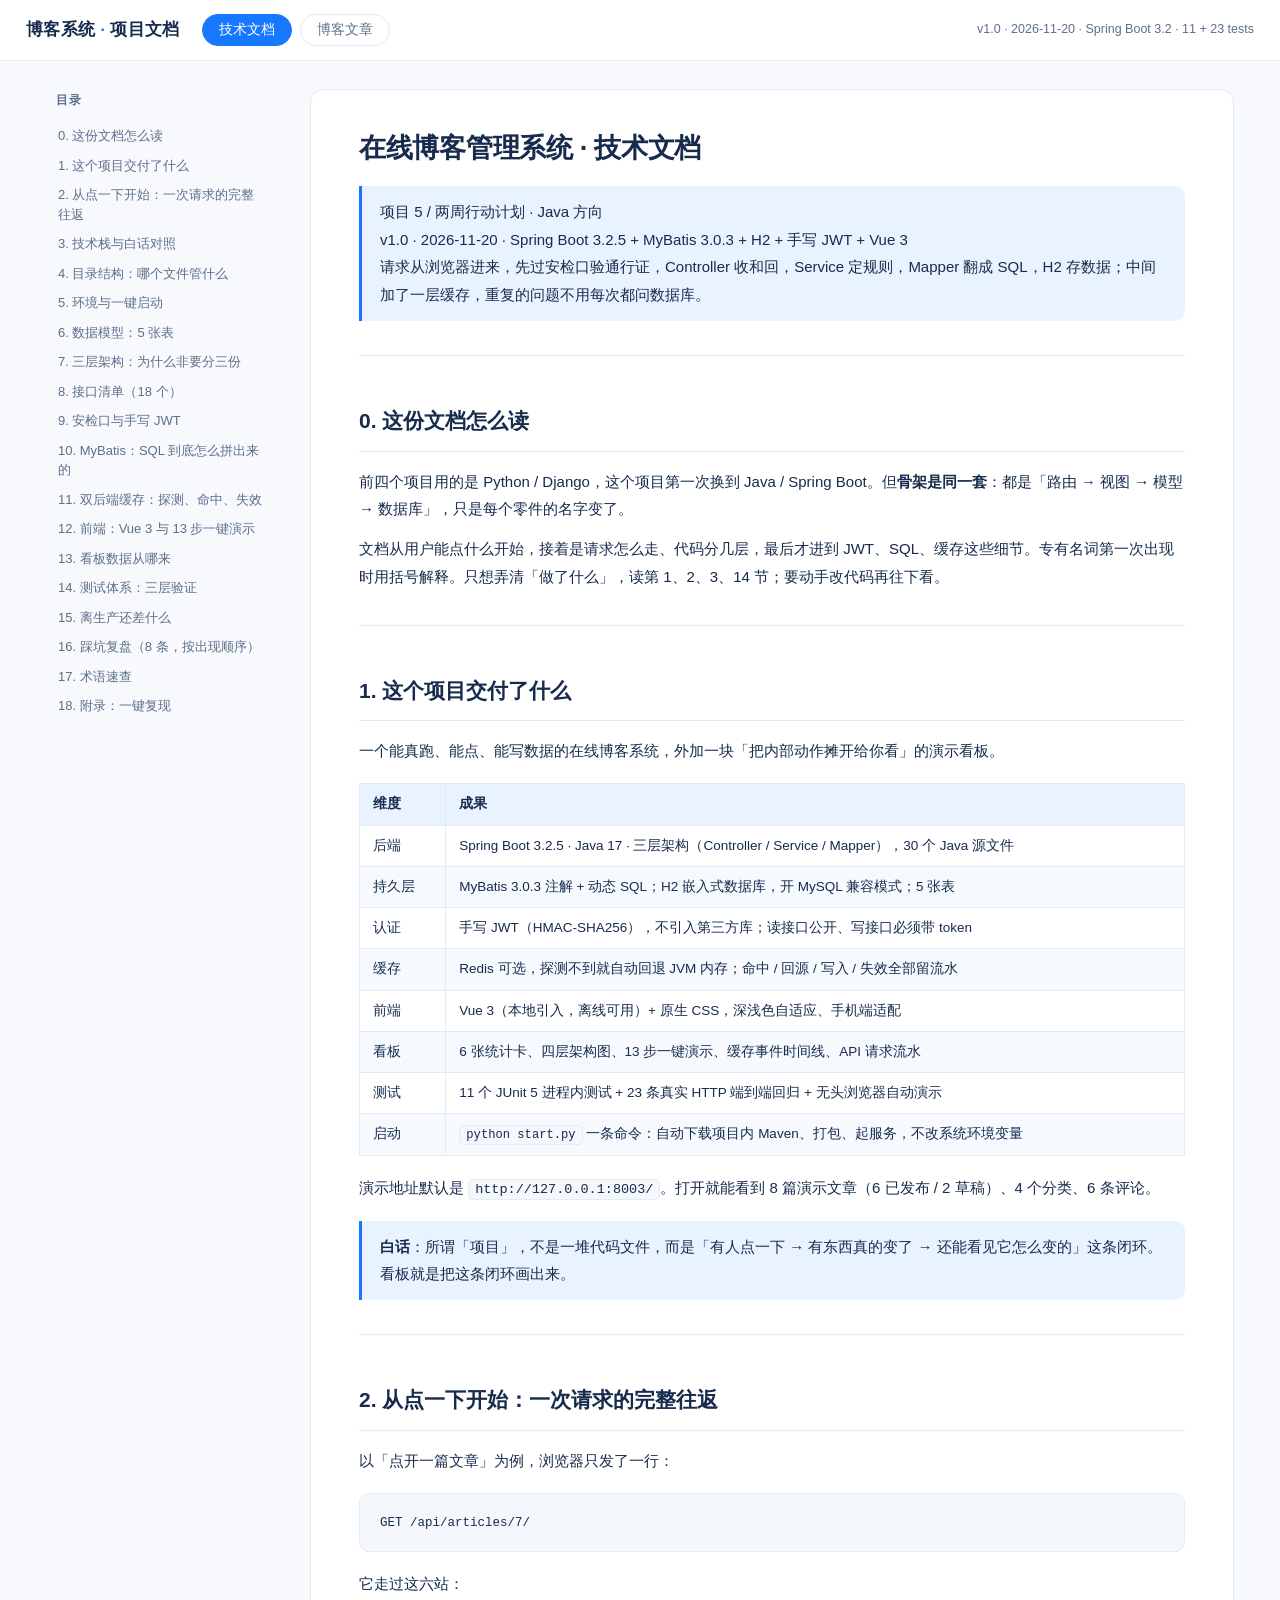
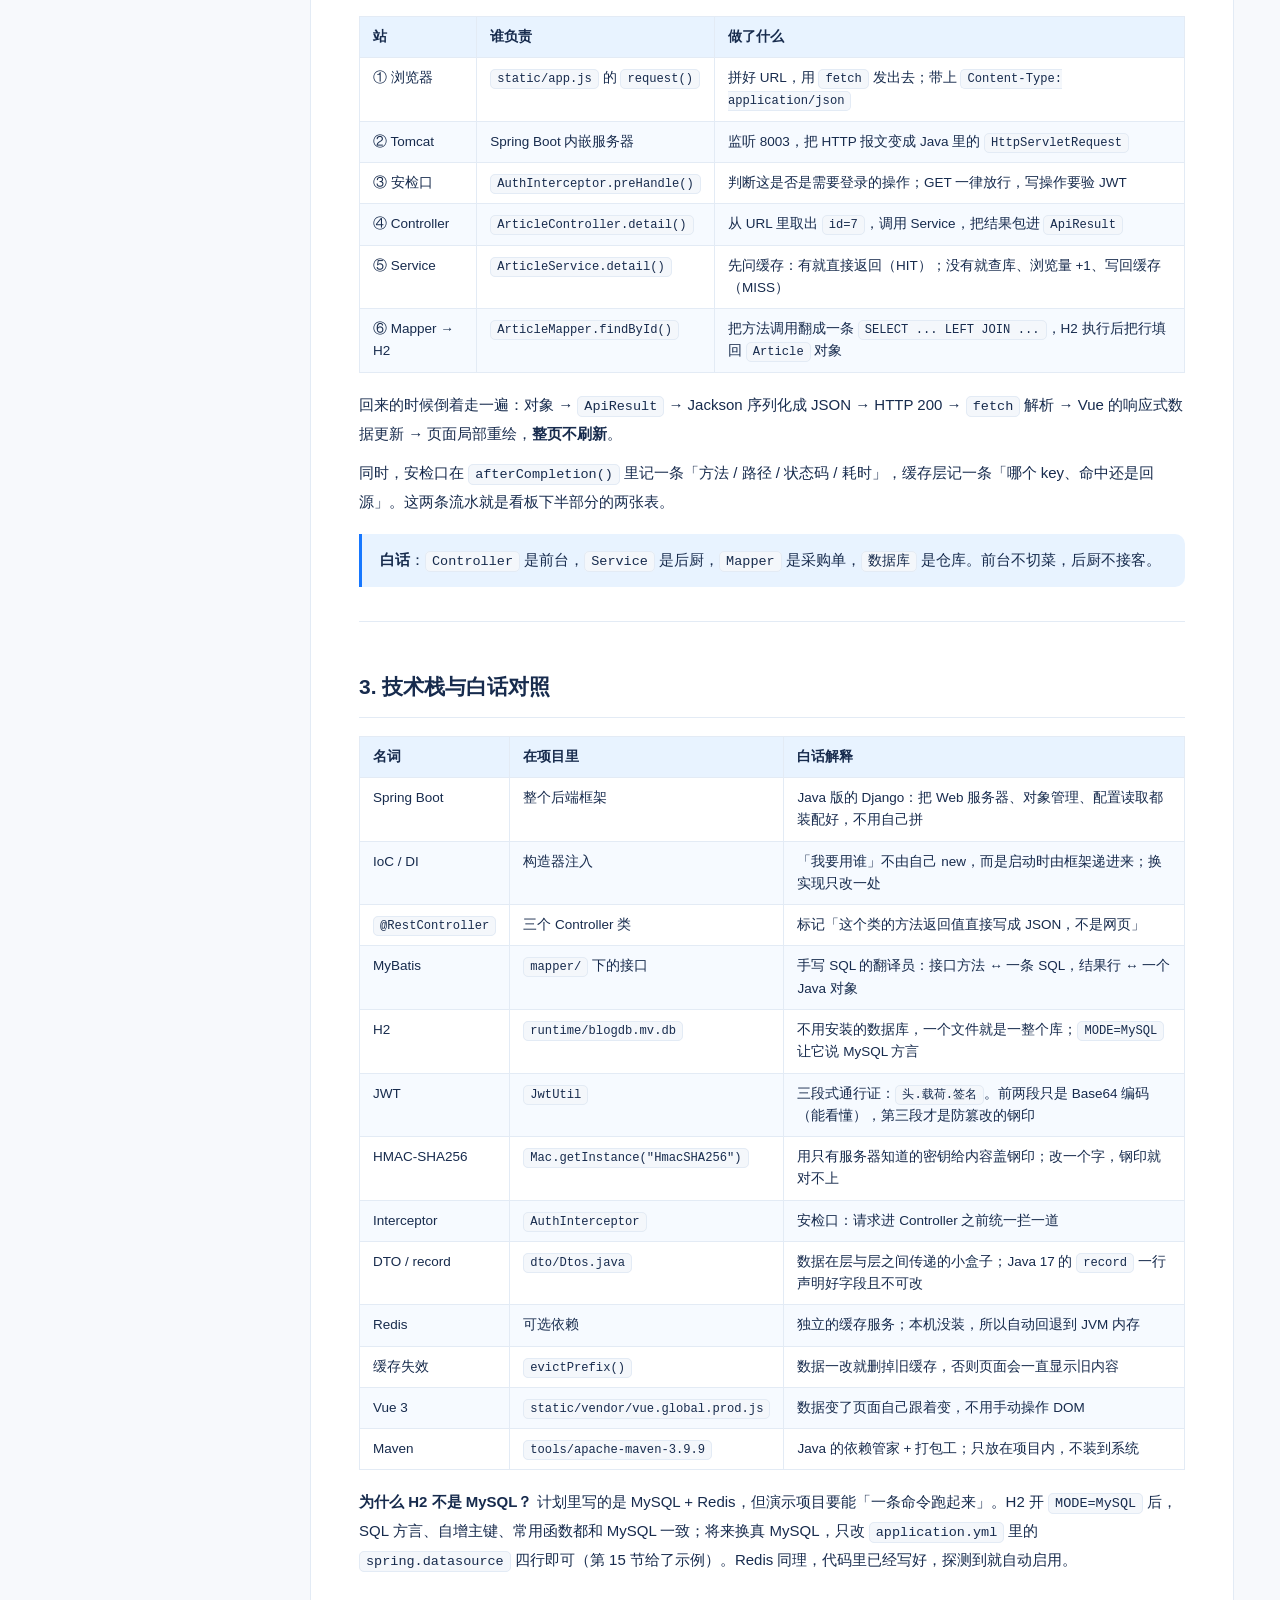
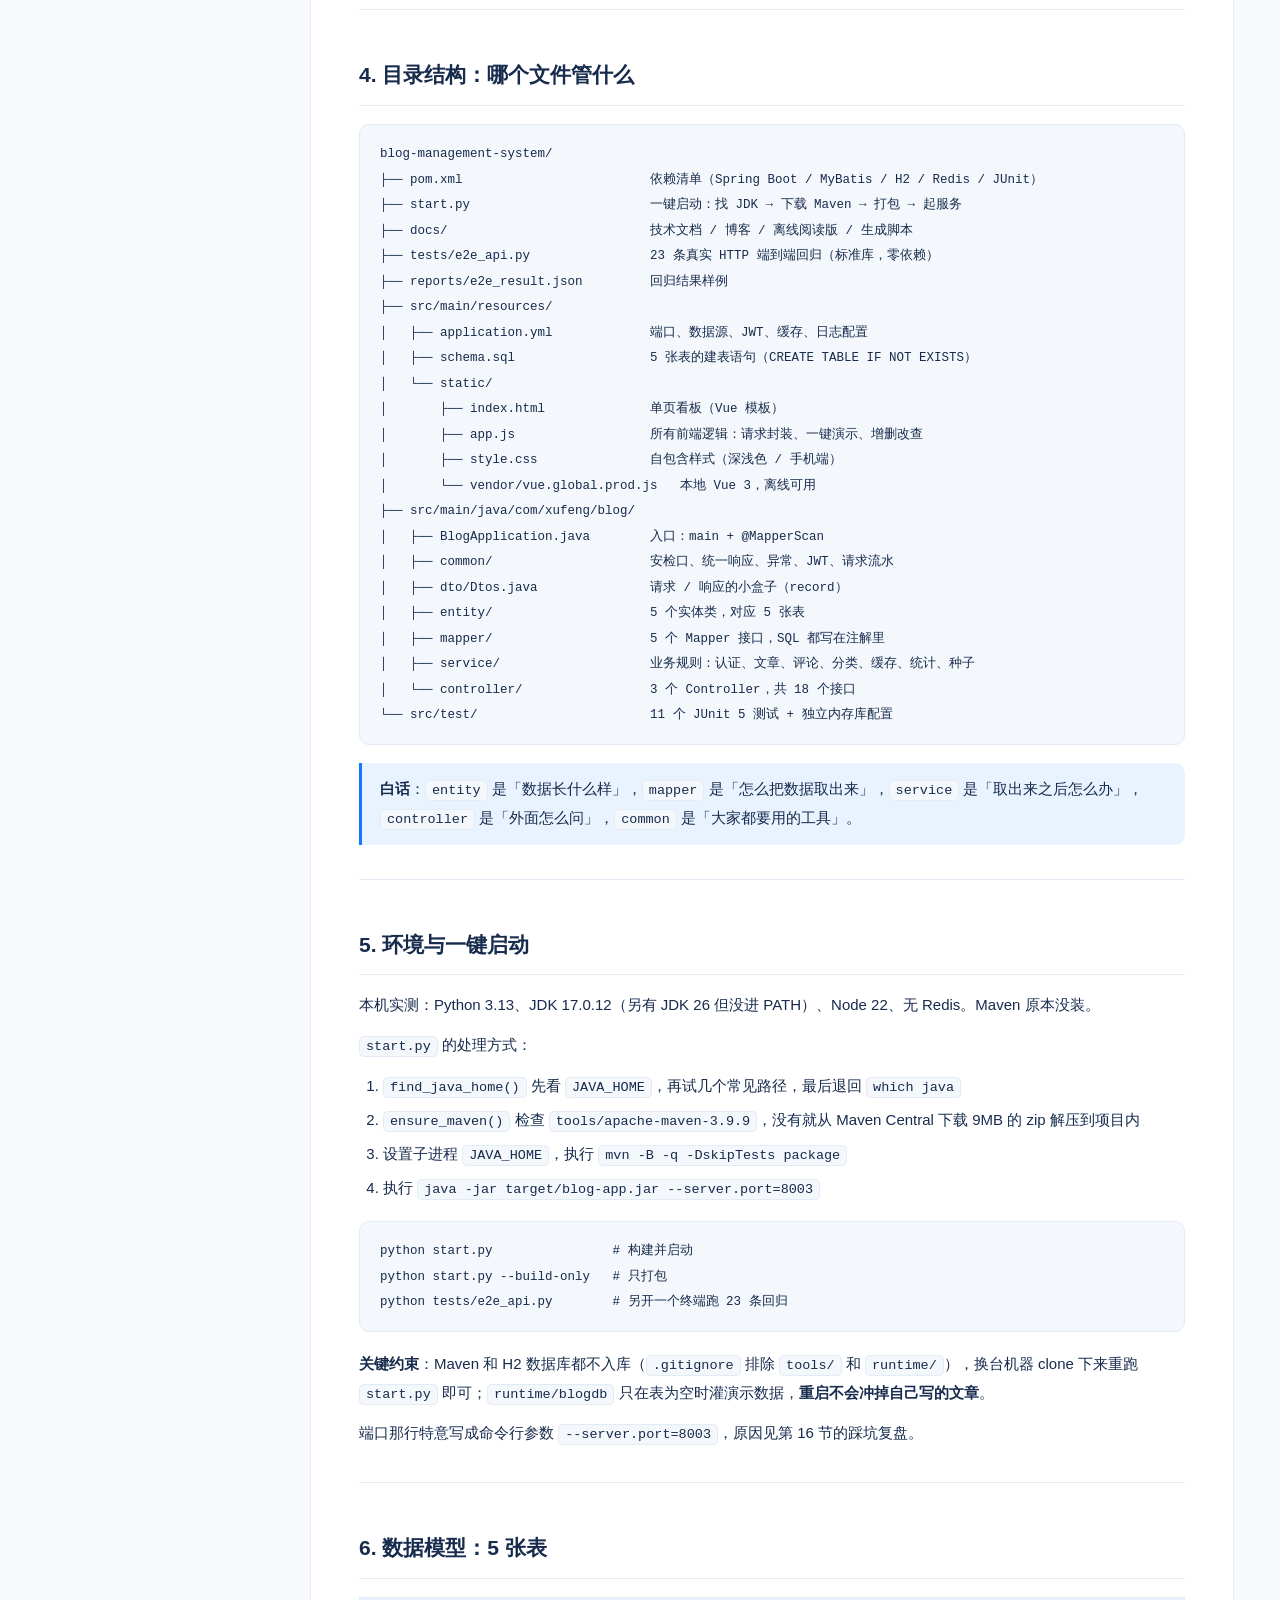
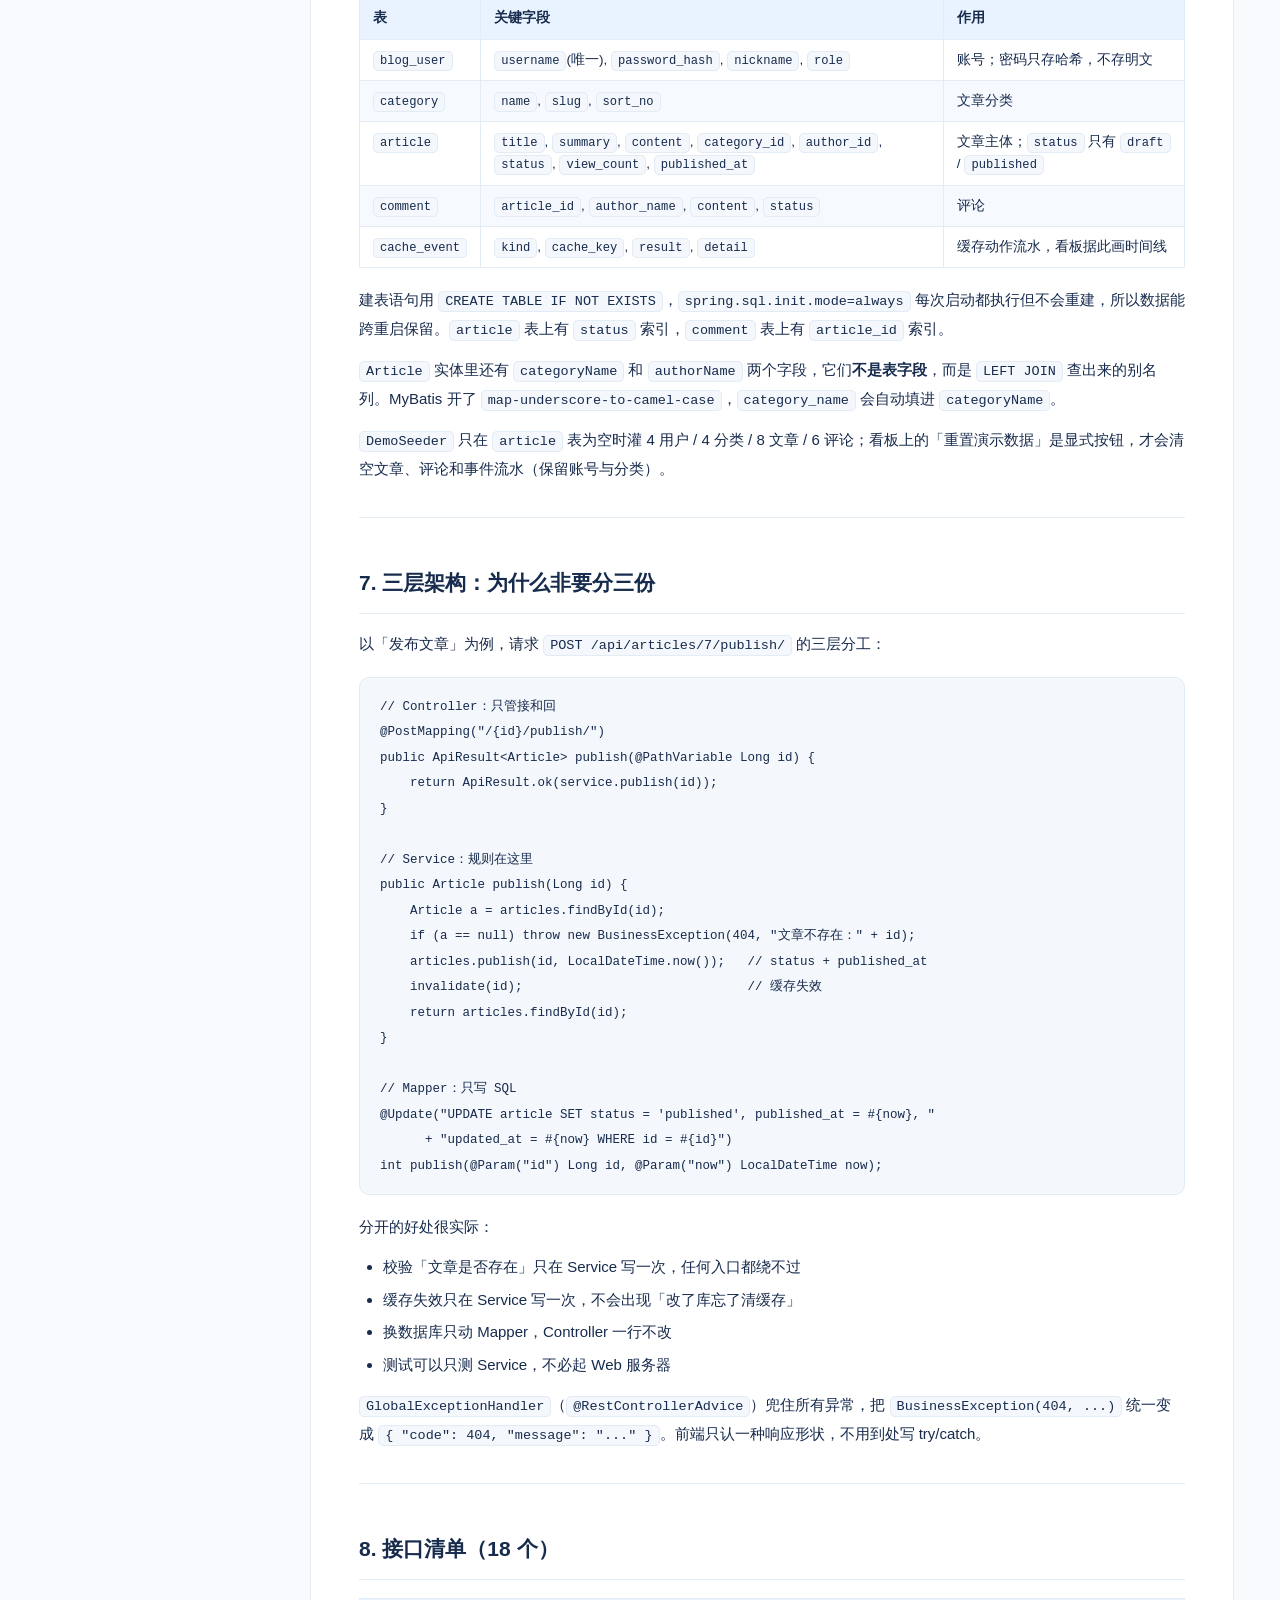
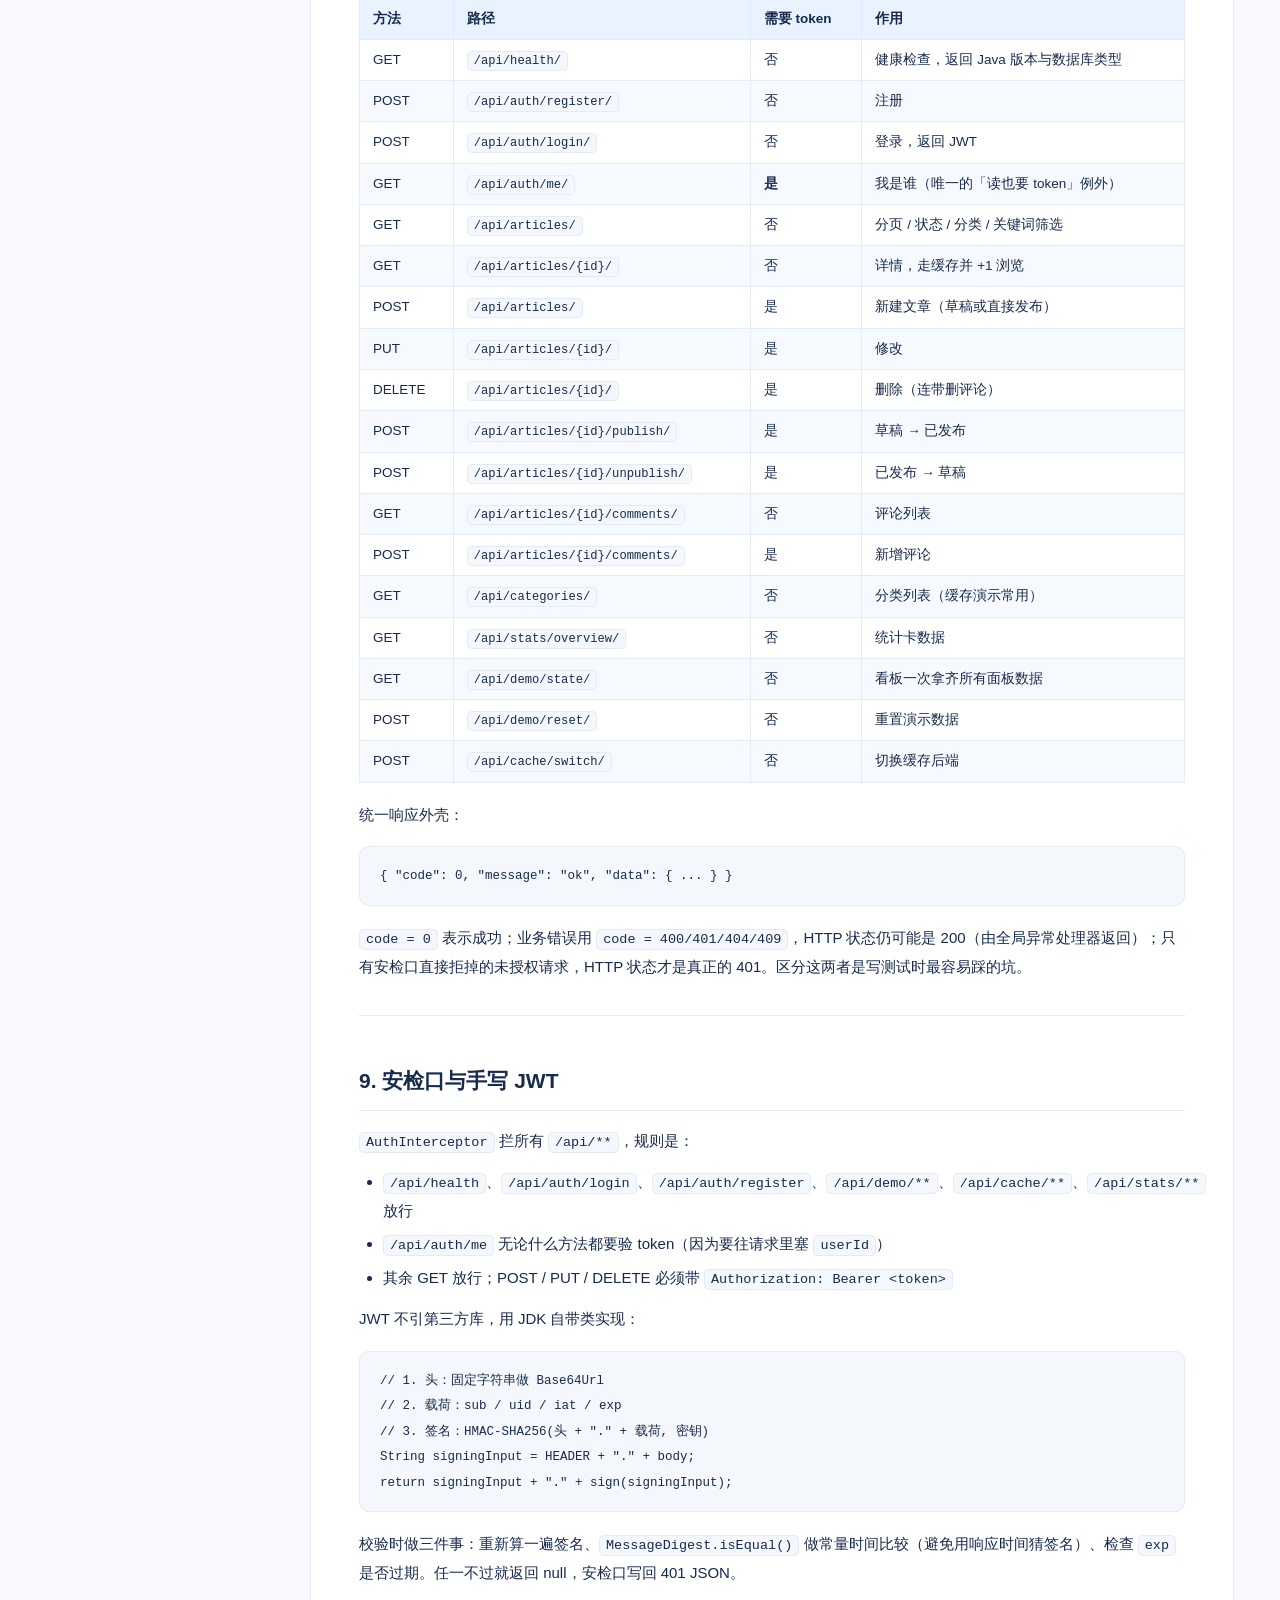
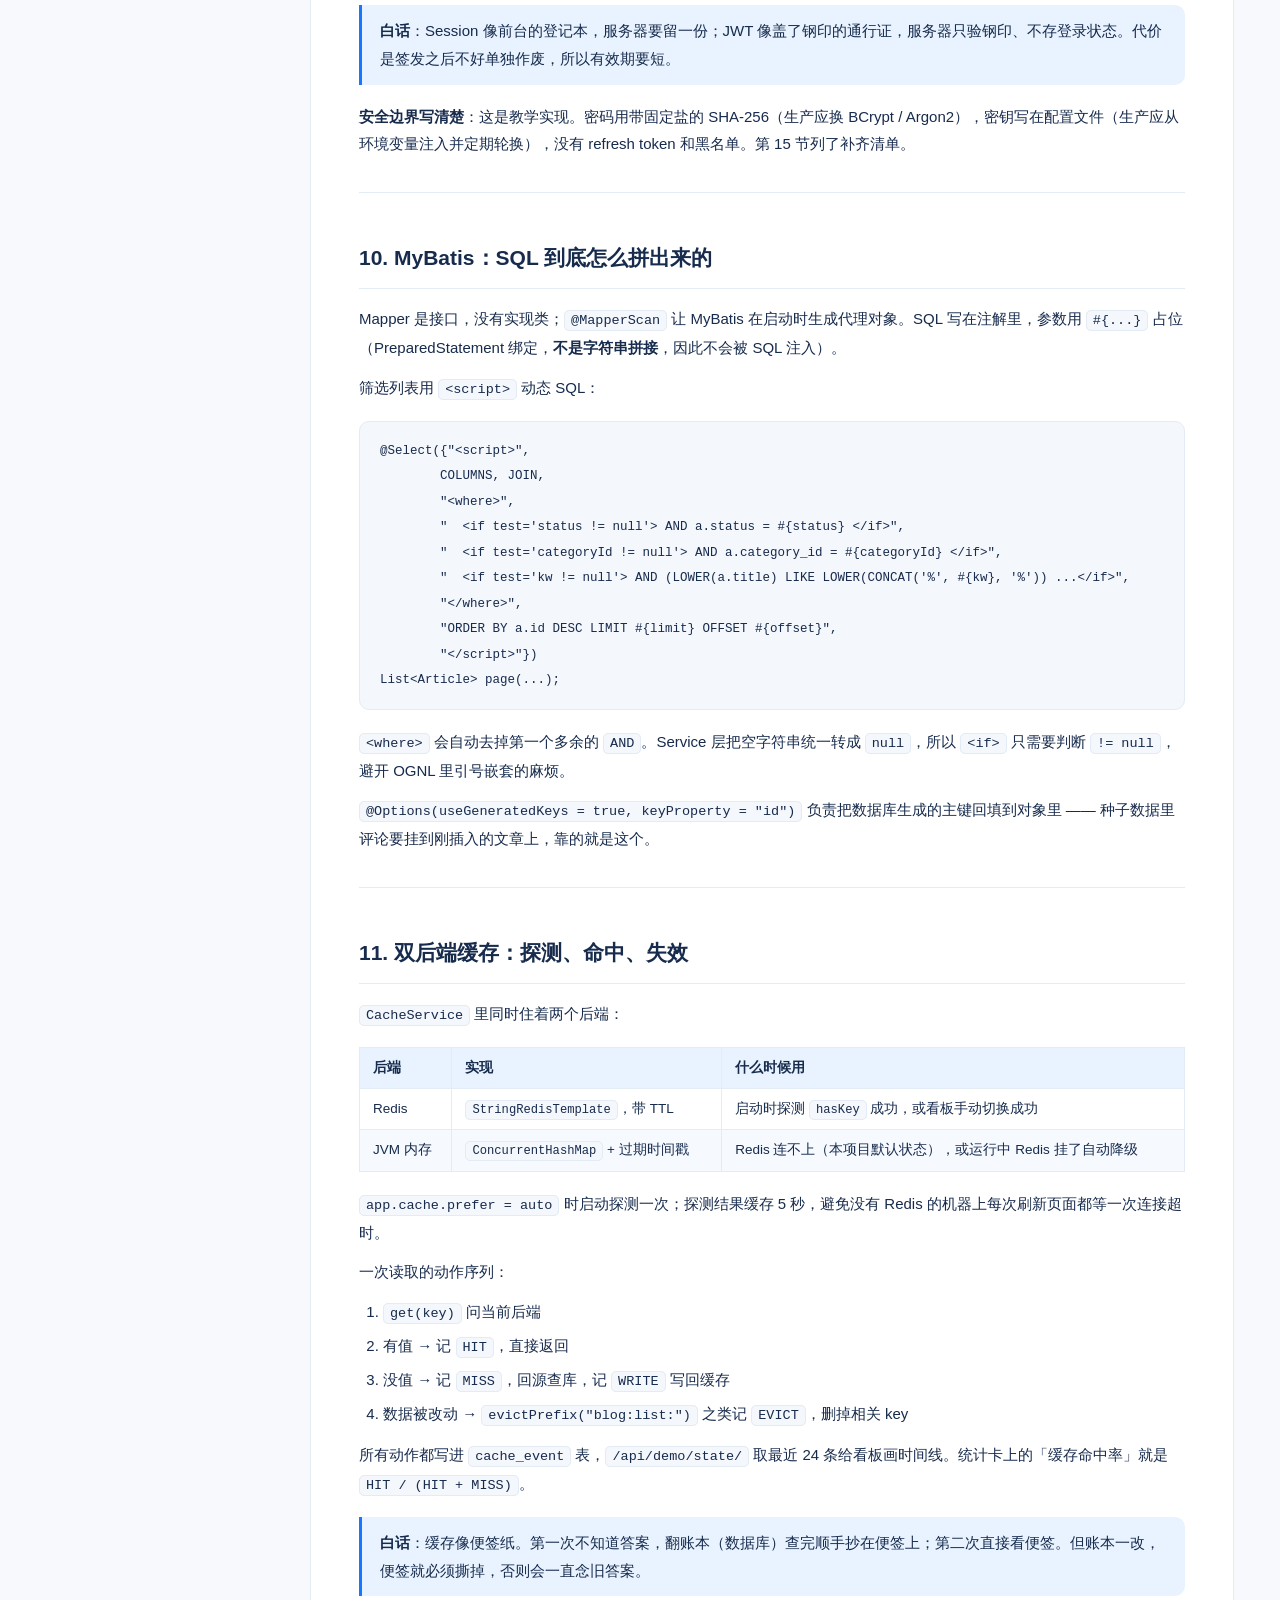
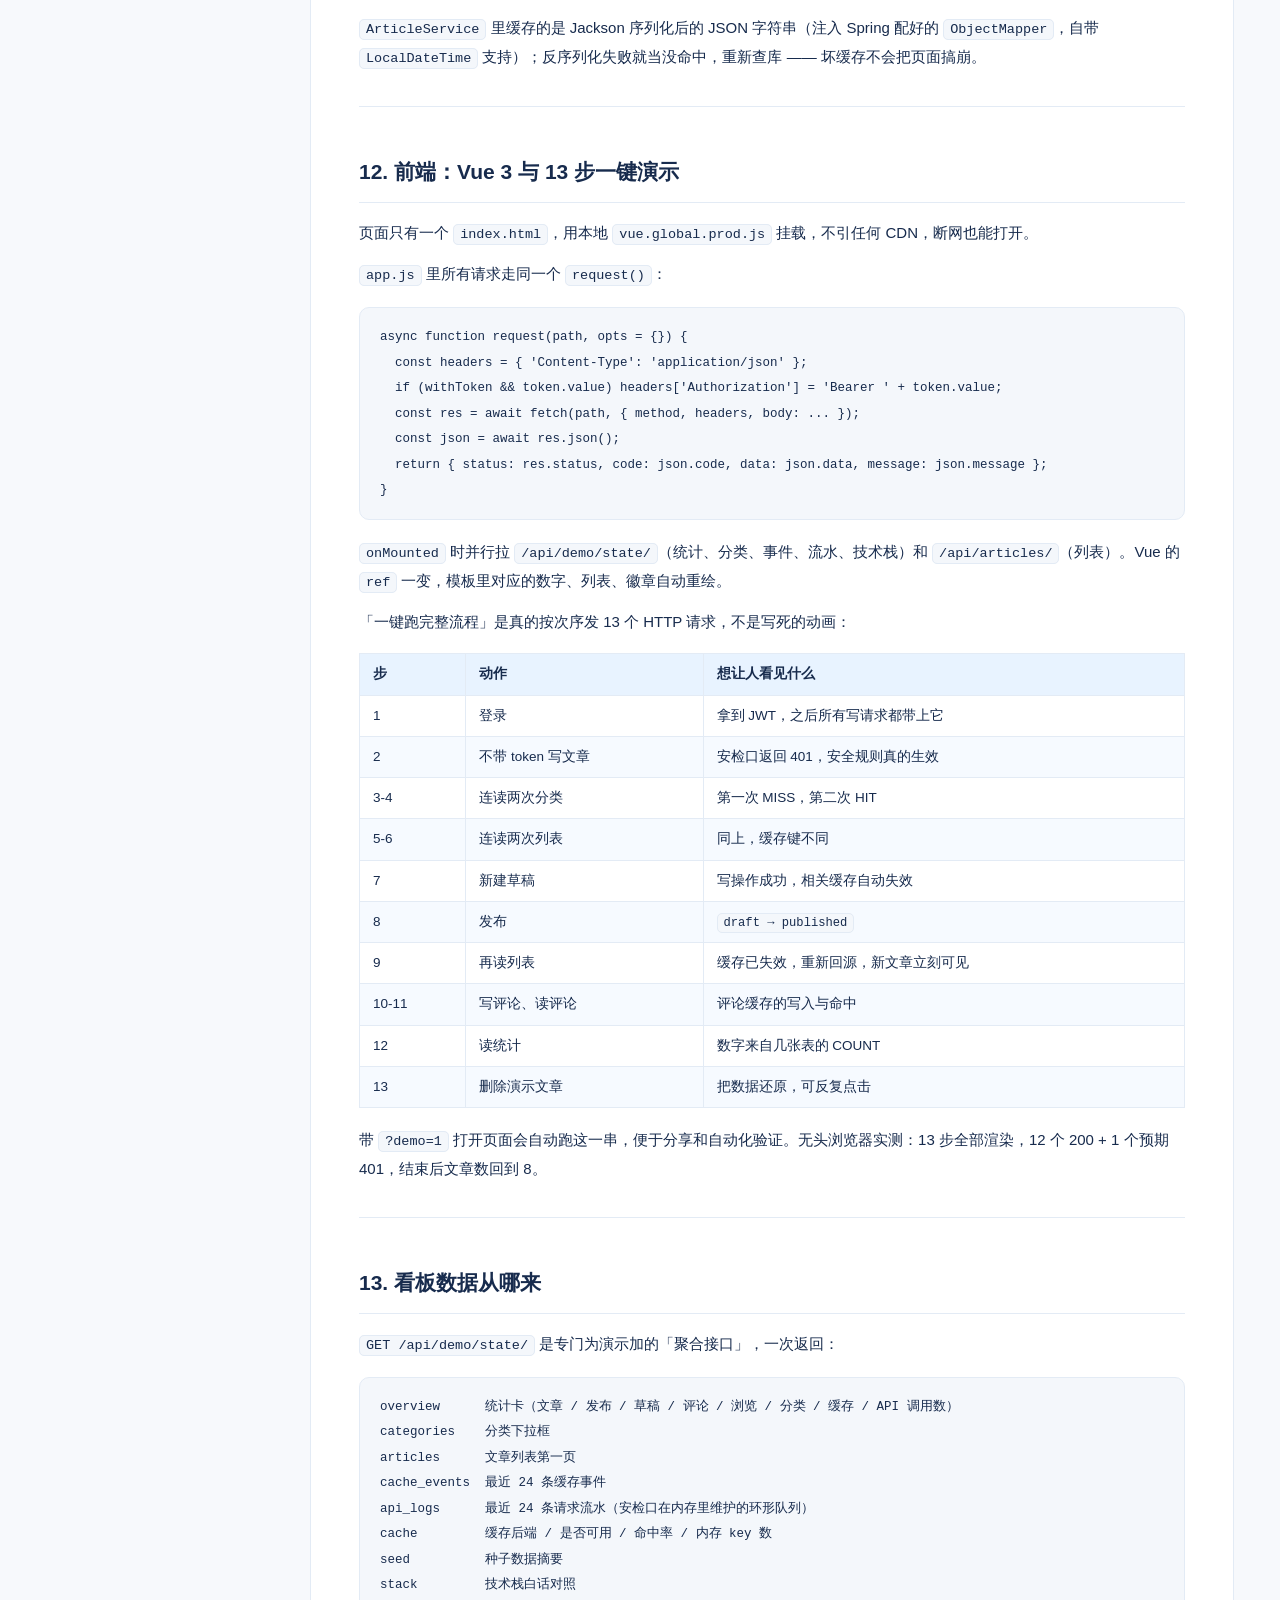
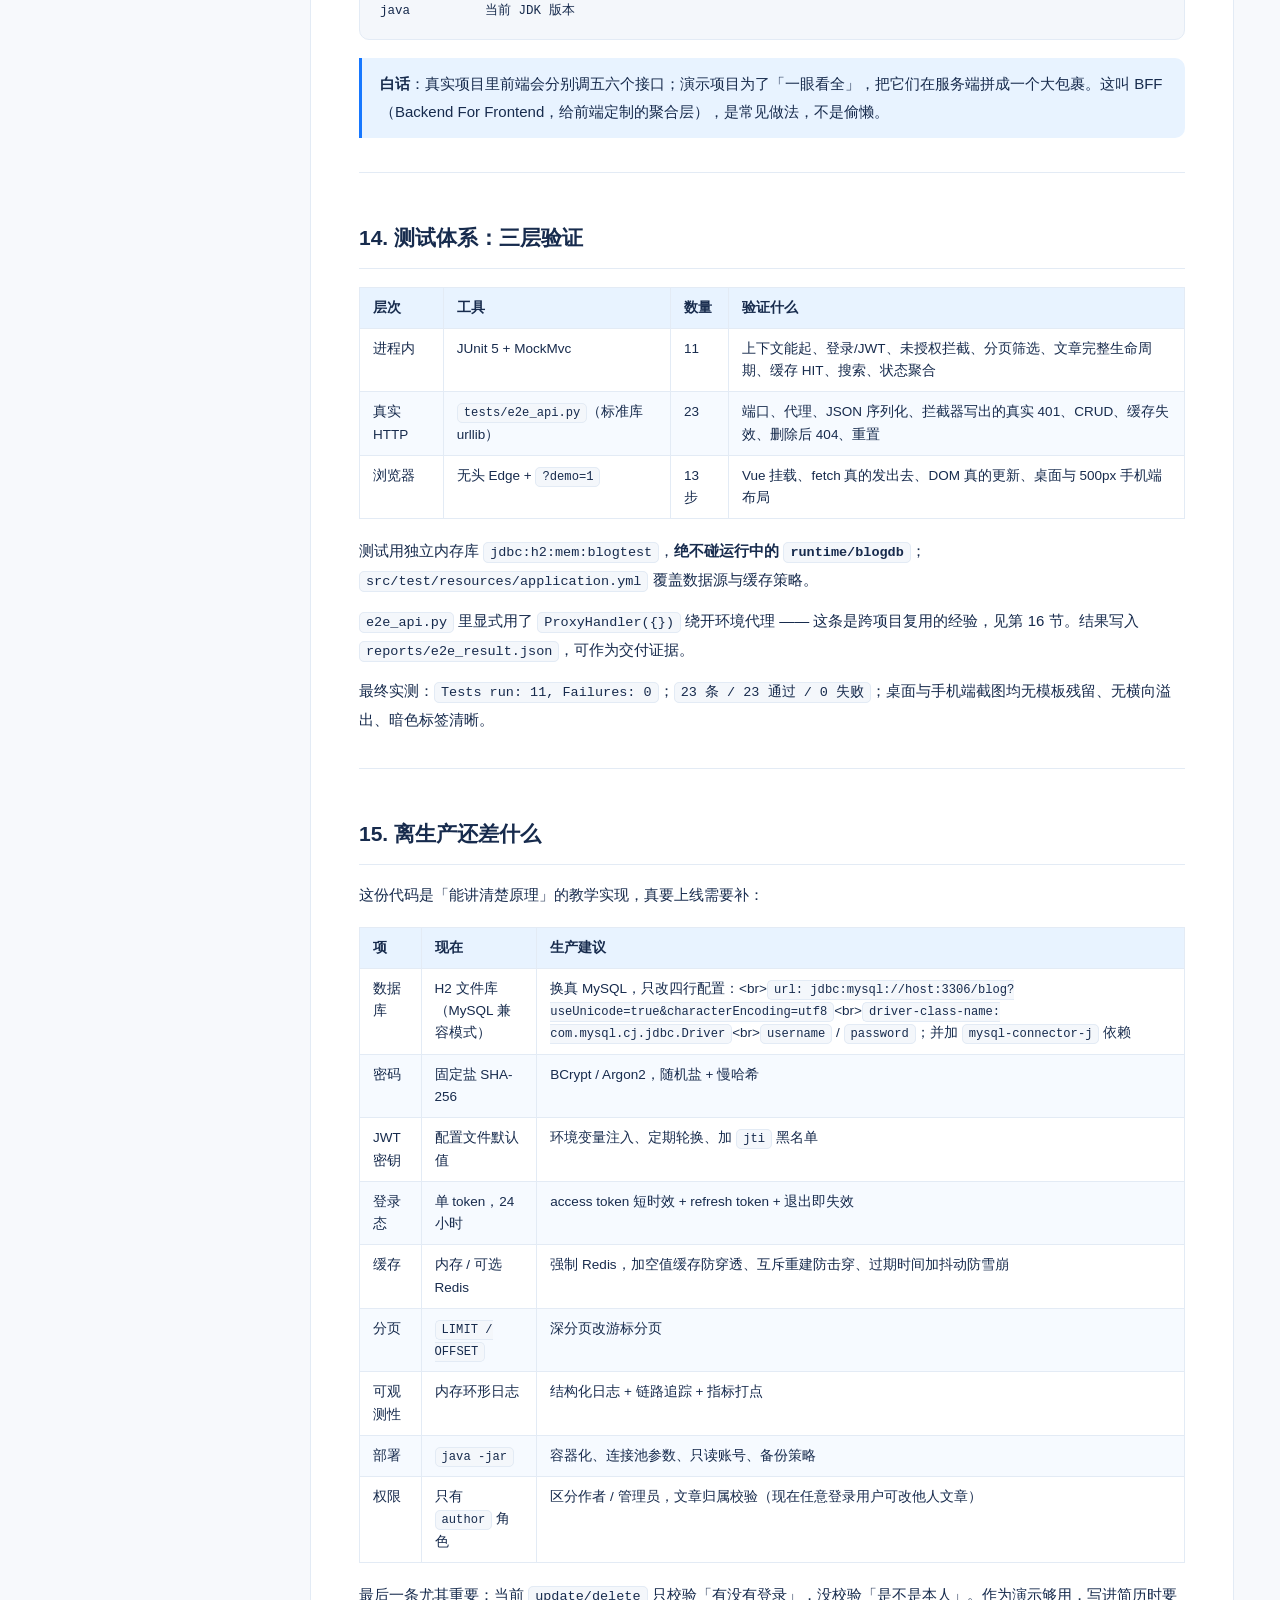
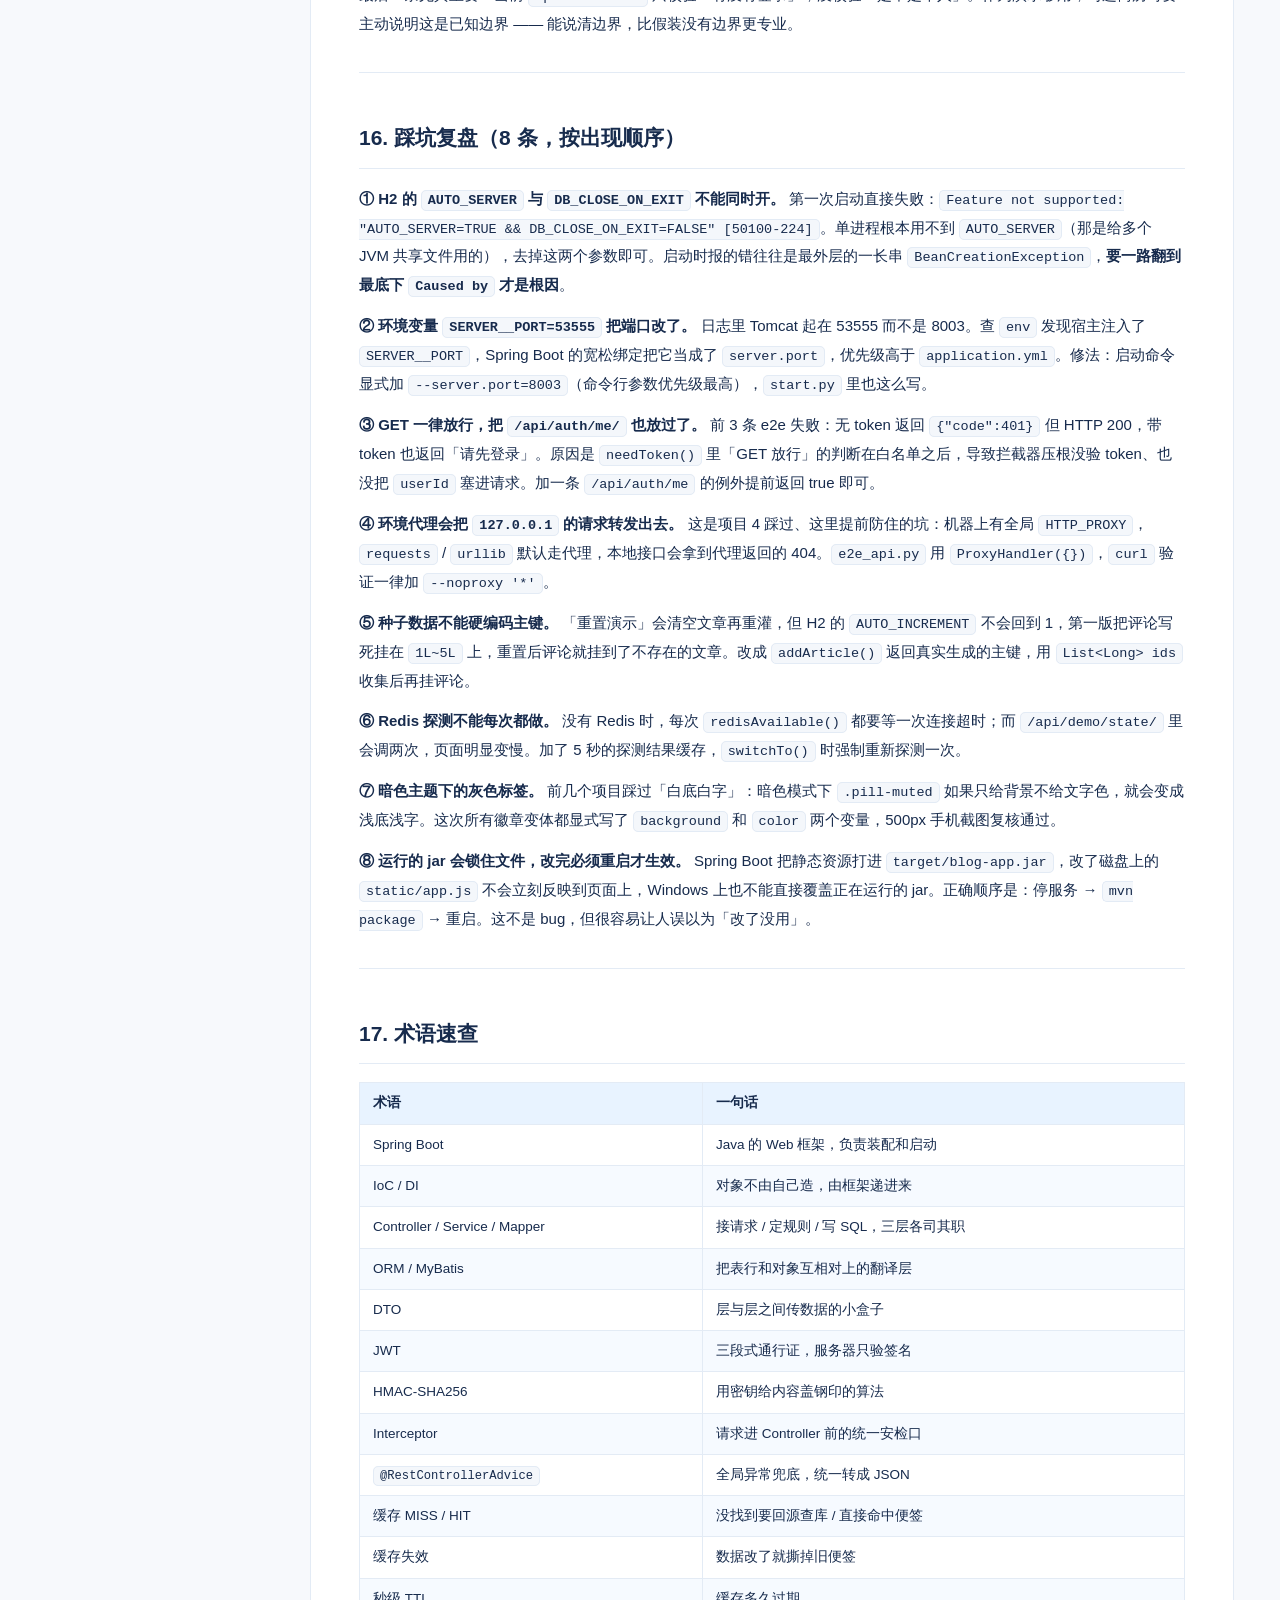
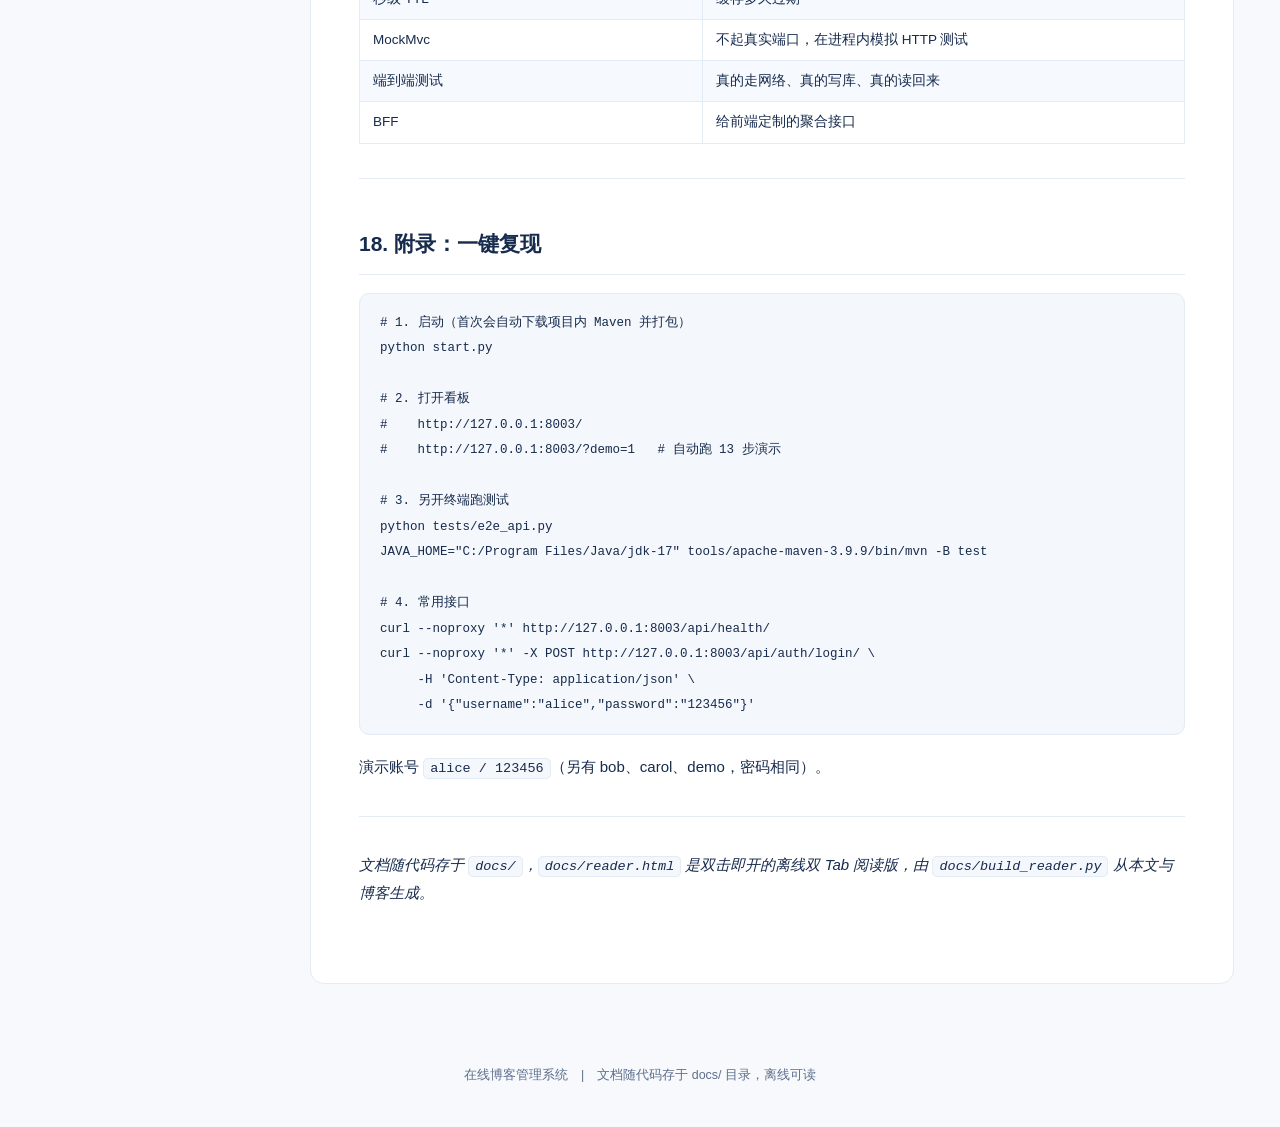
==== commit 98b00069: "docs: 收敛文档措辞，去掉模板化开头与金句式收尾，重建离线阅读版" ====
--- a/docs/reader.html
+++ b/docs/reader.html
@@ -128,12 +128,12 @@
   </aside>
   <main>
     <article id="doc-tech" class="active"><h1>在线博客管理系统 · 技术文档</h1>
-<blockquote>项目 5 / 两周行动计划 · Java 方向<br>v1.0 · 2026-11-20 · Spring Boot 3.2.5 + MyBatis 3.0.3 + H2 + 手写 JWT + Vue 3<br>一句话骨架：<strong>浏览器发一句话 → 安检口验通行证 → Controller 收和回 → Service 定规则 → Mapper 翻成 SQL → H2 存数据；中间加一层缓存，让重复的问题不必每次都问数据库。</strong></blockquote>
+<blockquote>项目 5 / 两周行动计划 · Java 方向<br>v1.0 · 2026-11-20 · Spring Boot 3.2.5 + MyBatis 3.0.3 + H2 + 手写 JWT + Vue 3<br>请求从浏览器进来，先过安检口验通行证，Controller 收和回，Service 定规则，Mapper 翻成 SQL，H2 存数据；中间加了一层缓存，重复的问题不用每次都问数据库。</blockquote>
 <hr>
 <span class="anchor" id="0-这份文档怎么读"></span>
 <h2 id="sec-1">0. 这份文档怎么读</h2>
 <p>前四个项目用的是 Python / Django，这个项目第一次换到 Java / Spring Boot。但<strong>骨架是同一套</strong>：都是「路由 → 视图 → 模型 → 数据库」，只是每个零件的名字变了。</p>
-<p>文档按「由外向内」的顺序写：先看用户能点什么，再看请求怎么走，再看代码分几层，最后才钻进 JWT、SQL、缓存这些细节。每一节开头都有一句白话，专有名词第一次出现时用括号解释。如果只想搞懂「我做了什么」，读第 1、2、3、14 节就够了；想自己改代码，再往下读。</p>
+<p>文档从用户能点什么开始，接着是请求怎么走、代码分几层，最后才进到 JWT、SQL、缓存这些细节。专有名词第一次出现时用括号解释。只想弄清「做了什么」，读第 1、2、3、14 节；要动手改代码再往下看。</p>
 <hr>
 <span class="anchor" id="1-这个项目交付了什么"></span>
 <h2 id="sec-2">1. 这个项目交付了什么</h2>
@@ -417,14 +417,14 @@
 <p>这次的验证分了三层，各有各的存在理由：</p>
 <ul><li><strong>11 个 JUnit 5 + MockMvc</strong>：在进程内模拟 HTTP，不起端口、用独立内存库，验证上下文能起、JWT 校验、CRUD 生命周期、缓存 HIT。</li><li><strong>23 条 Python 端到端回归</strong>：真的走网络、真的写库、真的读回来，验证 JSON 序列化、拦截器写出的真实 401、删除后 404、重置。</li><li><strong>无头浏览器 + <code>?demo=1</code></strong>：验证 Vue 挂载、fetch 真的发出去、DOM 真的更新，桌面和 500px 手机端各截一张图。</li></ul>
 <p>三个数字：<code>Tests run: 11, Failures: 0</code>、<code>23 条 / 23 通过 / 0 失败</code>、13 步浏览器演示全渲染。</p>
-<p>这里又复用了一个跨项目的经验：机器上有全局 <code>HTTP_PROXY</code>，Python 的 <code>urllib</code> 默认会走代理，把 <code>127.0.0.1</code> 的请求也转发出去，拿回来的是代理的 404 而不是自家接口。项目 4 为这个折腾过一次，这次我在 <code>e2e_api.py</code> 里一开始就写了 <code>ProxyHandler({})</code>，<code>curl</code> 验证也一律加 <code>--noproxy '*'</code>。<strong>踩过的坑写进文档，才算真的踩完了。</strong></p>
+<p>这里又复用了一个跨项目的经验：机器上有全局 <code>HTTP_PROXY</code>，Python 的 <code>urllib</code> 默认会走代理，把 <code>127.0.0.1</code> 的请求也转发出去，拿回来的是代理的 404 而不是自家接口。项目 4 为这个折腾过一次，这次我在 <code>e2e_api.py</code> 里一开始就写了 <code>ProxyHandler({})</code>，<code>curl</code> 验证也一律加 <code>--noproxy '*'</code>。坑写进文档，下次才不用再踩一遍。</p>
 <hr>
 <span class="anchor" id="七写在最后"></span>
 <h2 id="sec-7">七、写在最后</h2>
 <p>这个项目做完，我最踏实的变化不是「会写 SpringBoot 了」，而是：再看到任何后端项目，我脑子里先出现的是那条固定链路——<strong>谁接请求、谁定规则、谁翻译 SQL、谁存数据、哪一步可以抄近路（缓存）、哪一步必须验身份（安检口）</strong>。框架只是把这条链路上的零件换了个名字。</p>
-<p>按两周计划，第 5、6 项是 Java 方向二选一，我选了博客系统而不是 IM，因为它和前四个 Web 项目能连成一条线：交易 → 消息可靠性 → 文件上传 → 接口测试 → 换语言重做同一套骨架。简历上摆出来，是一条「从业务功能到工程质量、再到跨语言迁移」的路线，而不是五个互不相干的小 demo。</p>
+<p>按两周计划，Java 方向先做了博客系统，因为它和前四个 Web 项目能连成一条线：交易 → 消息可靠性 → 文件上传 → 接口测试 → 换语言重做同一套骨架。简历上摆出来，是一条「从业务功能到工程质量、再到跨语言迁移」的路线，而不是五个互不相干的小 demo。</p>
 <p>剩下还没做的，我都不打算藏：真 MySQL、BCrypt、JWT 黑名单、文章归属校验、深分页优化。技术文档第 15 节列成了一张表。下次有人问「你这个项目能上线吗」，我希望自己的回答是「哪些能、哪些还差、为什么先不做」，而不是一句含糊的「差不多吧」。</p>
-<p>如果你也在从 Python 往 Java 转，我的建议只有一句：<strong>别急着背注解，先找一条最简单的请求，从头到尾跟一遍。</strong> 跟完一遍，<code>@RestController</code>、<code>@Service</code>、<code>@MapperScan</code> 这些词自己就长到场景里去了。</p>
+<p>从 Python 转过来，我觉得别急着背注解，先找一条最简单的请求从头到尾跟一遍。跟完一遍，<code>@RestController</code>、<code>@Service</code>、<code>@MapperScan</code> 这些词自己就长到场景里去了。</p>
 <hr>
 <p><em>配套代码、技术文档与离线阅读版都在同一个仓库的 <code>docs/</code> 目录。</em></p></article>
   </main>
